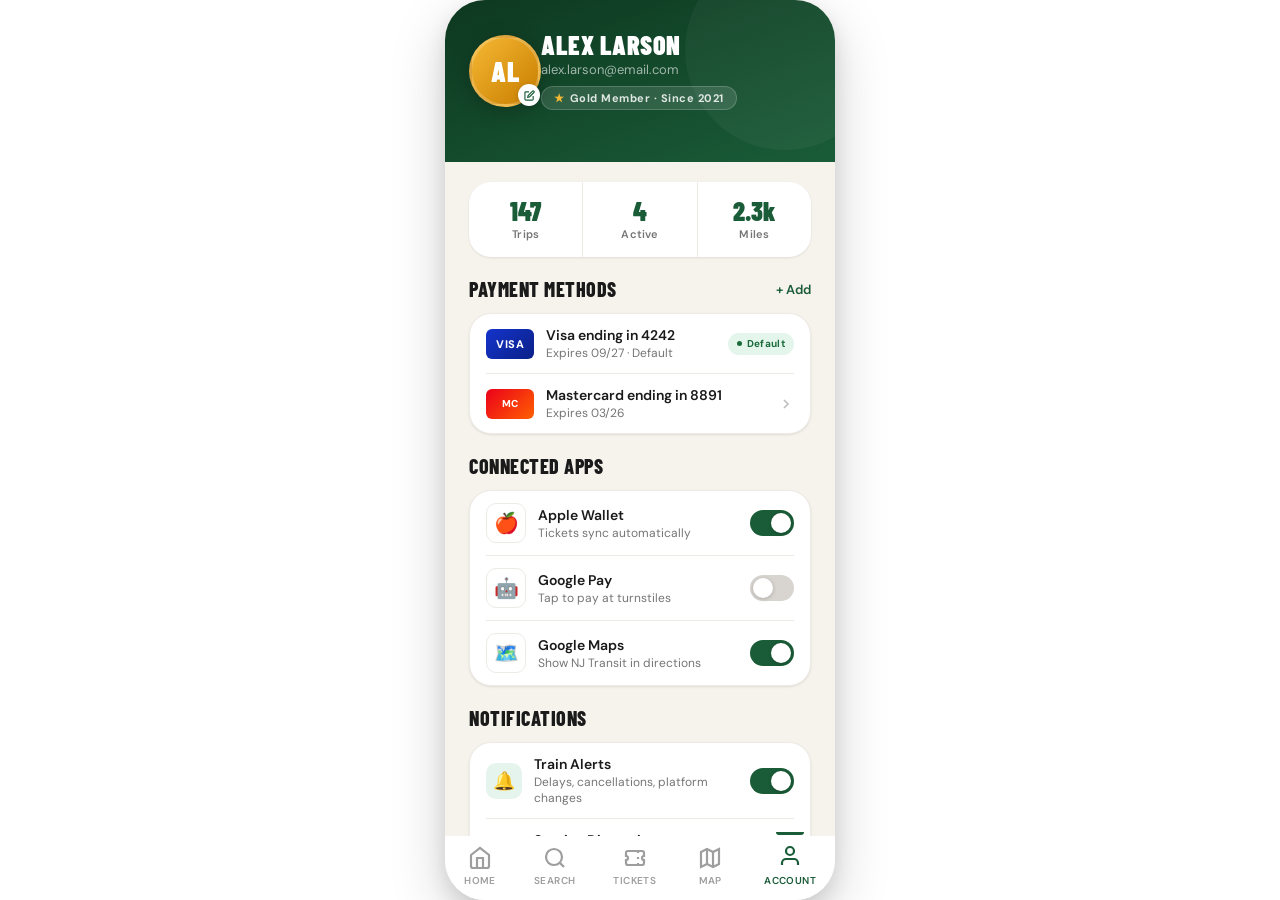
==== account.html @ 53cb4936 "Fix PWA bottom nav gap on iPhone by removing window.innerHeight hack and using safe area height patt" ====
<!DOCTYPE html>
<html lang="en">
<head>
  <meta charset="UTF-8">
  <meta name="viewport" content="width=device-width, initial-scale=1.0, viewport-fit=cover">
  <link rel="manifest" href="manifest.json">
  <meta name="theme-color" content="#1a5c38">
  <meta name="apple-mobile-web-app-capable" content="yes">
  <meta name="apple-mobile-web-app-status-bar-style" content="black-translucent">
  <link rel="apple-touch-icon" href="images_1/applogo.png">
  <title>NJ Transit — Account</title>
  <link rel="stylesheet" href="styles.css">
  <style>
    .member-badge {
      display: inline-flex; align-items: center; gap: 5px;
      background: rgba(255,255,255,0.12);
      border: 1px solid rgba(255,255,255,0.18);
      border-radius: var(--r-full);
      padding: 4px 12px;
      font-size: 11px; font-weight: 700;
      letter-spacing: 0.5px; color: rgba(255,255,255,0.85);
    }
    .member-badge .star { color: var(--gold-400); }

    .section-card {
      background: var(--white);
      border-radius: var(--r-lg);
      padding: 0 var(--sp-4);
      box-shadow: var(--shadow-xs);
      border: 1px solid var(--gray-100);
    }

    .stat-strip {
      display: grid; grid-template-columns: repeat(3,1fr);
      gap: 1px; background: var(--gray-100);
      border-radius: var(--r-lg);
      overflow: hidden;
      box-shadow: var(--shadow-xs);
      margin-bottom: var(--sp-5);
    }
    .stat-cell {
      background: var(--white);
      padding: var(--sp-4) var(--sp-2);
      text-align: center;
    }
    .stat-num {
      font-family: 'Barlow Condensed', sans-serif;
      font-weight: 900; font-size: 26px;
      color: var(--green-800); line-height: 1;
    }
    .stat-lbl { font-size: 11px; font-weight: 600; color: var(--gray-500); margin-top: 3px; letter-spacing: 0.2px; }

    .danger-zone { padding: var(--sp-4) 0; }
  </style>
</head>
<body>
  <div class="app">

    <!-- ── Profile Hero ───────────────────────── -->
    <div class="profile-hero">

      <div class="flex items-center gap-4 z-1" style="margin-top:var(--sp-5); margin-bottom:var(--sp-5);">
        <div class="avatar-lg" style="position:relative;">
          AL
          <div class="avatar-edit-btn">
            <svg width="11" height="11" viewBox="0 0 24 24" fill="none" stroke="var(--green-800)" stroke-width="2.5">
              <path d="M11 4H4a2 2 0 0 0-2 2v14a2 2 0 0 0 2 2h14a2 2 0 0 0 2-2v-7"/>
              <path d="M18.5 2.5a2.121 2.121 0 0 1 3 3L12 15l-4 1 1-4 9.5-9.5z"/>
            </svg>
          </div>
        </div>
        <div class="flex-1">
          <h1 style="font-family:'Barlow Condensed',sans-serif; font-weight:900; font-size:26px; text-transform:uppercase; letter-spacing:0.5px; line-height:1;">Alex Larson</h1>
          <p style="font-size:13px; opacity:0.6; margin-top:3px;">alex.larson@email.com</p>
          <div class="member-badge" style="margin-top:8px;">
            <span class="star">★</span> Gold Member · Since 2021
          </div>
        </div>
      </div>
    </div>

    <!-- ── Content ────────────────────────────── -->
    <div class="page-content">
      <div class="px-6 pt-5">

        <!-- Stats strip -->
        <div class="stat-strip">
          <div class="stat-cell">
            <p class="stat-num">147</p>
            <p class="stat-lbl">Trips</p>
          </div>
          <div class="stat-cell">
            <p class="stat-num">4</p>
            <p class="stat-lbl">Active</p>
          </div>
          <div class="stat-cell">
            <p class="stat-num">2.3k</p>
            <p class="stat-lbl">Miles</p>
          </div>
        </div>

        <!-- Payment Methods -->
        <div class="section-hdr mb-3">
          <h2 class="section-title">Payment Methods</h2>
          <button onclick="" style="font-size:13px; font-weight:600; color:var(--green-800); background:none; border:none; cursor:pointer;">+ Add</button>
        </div>
        <div class="section-card mb-5">
          <div class="payment-card-row">
            <div class="card-brand brand-visa">VISA</div>
            <div class="flex-1">
              <p style="font-size:14px; font-weight:600; color:var(--gray-900);">Visa ending in 4242</p>
              <p style="font-size:12px; color:var(--gray-500); margin-top:1px;">Expires 09/27 · Default</p>
            </div>
            <div class="chip chip-ontime" style="font-size:10px;"><span class="dot"></span> Default</div>
          </div>
          <div class="payment-card-row">
            <div class="card-brand brand-mc" style="font-size:10px;">MC</div>
            <div class="flex-1">
              <p style="font-size:14px; font-weight:600; color:var(--gray-900);">Mastercard ending in 8891</p>
              <p style="font-size:12px; color:var(--gray-500); margin-top:1px;">Expires 03/26</p>
            </div>
            <svg width="16" height="16" viewBox="0 0 24 24" fill="none" stroke="var(--gray-300)" stroke-width="2.5" class="settings-chevron"><polyline points="9 18 15 12 9 6"/></svg>
          </div>
        </div>

        <!-- Connected Apps -->
        <div class="section-hdr mb-3">
          <h2 class="section-title">Connected Apps</h2>
        </div>
        <div class="section-card mb-5">
          <div class="connected-app-row">
            <div class="app-icon">🍎</div>
            <div class="flex-1">
              <p style="font-size:14px; font-weight:600; color:var(--gray-900);">Apple Wallet</p>
              <p style="font-size:12px; color:var(--gray-500); margin-top:1px;">Tickets sync automatically</p>
            </div>
            <label class="toggle-wrap">
              <input type="checkbox" checked onchange="void(0)">
              <span class="toggle-track"></span>
            </label>
          </div>
          <div class="connected-app-row">
            <div class="app-icon">🤖</div>
            <div class="flex-1">
              <p style="font-size:14px; font-weight:600; color:var(--gray-900);">Google Pay</p>
              <p style="font-size:12px; color:var(--gray-500); margin-top:1px;">Tap to pay at turnstiles</p>
            </div>
            <label class="toggle-wrap">
              <input type="checkbox" onchange="void(0)">
              <span class="toggle-track"></span>
            </label>
          </div>
          <div class="connected-app-row">
            <div class="app-icon">🗺️</div>
            <div class="flex-1">
              <p style="font-size:14px; font-weight:600; color:var(--gray-900);">Google Maps</p>
              <p style="font-size:12px; color:var(--gray-500); margin-top:1px;">Show NJ Transit in directions</p>
            </div>
            <label class="toggle-wrap">
              <input type="checkbox" checked onchange="void(0)">
              <span class="toggle-track"></span>
            </label>
          </div>
        </div>

        <!-- Notifications -->
        <div class="section-hdr mb-3">
          <h2 class="section-title">Notifications</h2>
        </div>
        <div class="section-card mb-5">
          <div class="connected-app-row">
            <div class="settings-icon" style="background:var(--green-100);">🔔</div>
            <div class="flex-1">
              <p style="font-size:14px; font-weight:600; color:var(--gray-900);">Train Alerts</p>
              <p style="font-size:12px; color:var(--gray-500); margin-top:1px;">Delays, cancellations, platform changes</p>
            </div>
            <label class="toggle-wrap">
              <input type="checkbox" checked onchange="void(0)">
              <span class="toggle-track"></span>
            </label>
          </div>
          <div class="connected-app-row">
            <div class="settings-icon" style="background:var(--gold-100);">⚠️</div>
            <div class="flex-1">
              <p style="font-size:14px; font-weight:600; color:var(--gray-900);">Service Disruptions</p>
              <p style="font-size:12px; color:var(--gray-500); margin-top:1px;">Major service changes and advisories</p>
            </div>
            <label class="toggle-wrap">
              <input type="checkbox" checked onchange="void(0)">
              <span class="toggle-track"></span>
            </label>
          </div>
          <div class="connected-app-row">
            <div class="settings-icon" style="background:var(--cream-100);">🎫</div>
            <div class="flex-1">
              <p style="font-size:14px; font-weight:600; color:var(--gray-900);">Ticket Reminders</p>
              <p style="font-size:12px; color:var(--gray-500); margin-top:1px;">15 min before departure</p>
            </div>
            <label class="toggle-wrap">
              <input type="checkbox" checked onchange="void(0)">
              <span class="toggle-track"></span>
            </label>
          </div>
          <div class="connected-app-row">
            <div class="settings-icon" style="background:var(--cream-100);">🏷️</div>
            <div class="flex-1">
              <p style="font-size:14px; font-weight:600; color:var(--gray-900);">Promotions & Offers</p>
              <p style="font-size:12px; color:var(--gray-500); margin-top:1px;">Deals on passes and tickets</p>
            </div>
            <label class="toggle-wrap">
              <input type="checkbox" onchange="void(0)">
              <span class="toggle-track"></span>
            </label>
          </div>
        </div>

        <!-- Account & Settings -->
        <div class="section-hdr mb-3">
          <h2 class="section-title">Account & Settings</h2>
        </div>
        <div class="section-card mb-5">
          <a href="#" class="settings-row">
            <div class="settings-icon" style="background:var(--cream-100);">🕐</div>
            <div class="settings-text">
              <p class="settings-title">Trip History</p>
              <p class="settings-sub">View all past journeys</p>
            </div>
            <svg width="16" height="16" viewBox="0 0 24 24" fill="none" stroke="var(--gray-300)" stroke-width="2.5" class="settings-chevron"><polyline points="9 18 15 12 9 6"/></svg>
          </a>
          <a href="#" class="settings-row">
            <div class="settings-icon" style="background:var(--cream-100);">🌐</div>
            <div class="settings-text">
              <p class="settings-title">Language</p>
              <p class="settings-sub">English (US)</p>
            </div>
            <svg width="16" height="16" viewBox="0 0 24 24" fill="none" stroke="var(--gray-300)" stroke-width="2.5" class="settings-chevron"><polyline points="9 18 15 12 9 6"/></svg>
          </a>
          <div class="settings-row">
            <div class="settings-icon" style="background:var(--cream-100);">♿</div>
            <div class="settings-text">
              <p class="settings-title">Accessibility</p>
              <p class="settings-sub">Larger text, high contrast</p>
            </div>
            <svg width="16" height="16" viewBox="0 0 24 24" fill="none" stroke="var(--gray-300)" stroke-width="2.5" class="settings-chevron"><polyline points="9 18 15 12 9 6"/></svg>
          </div>
          <div class="settings-row">
            <div class="settings-icon" style="background:var(--gray-800);">🌙</div>
            <div class="settings-text">
              <p class="settings-title">Dark Mode</p>
              <p class="settings-sub">Use device setting</p>
            </div>
            <label class="toggle-wrap">
              <input type="checkbox" id="dark-toggle" onchange="void(0)">
              <span class="toggle-track"></span>
            </label>
          </div>
        </div>

        <!-- Help & Support -->
        <div class="section-hdr mb-3">
          <h2 class="section-title">Support</h2>
        </div>
        <div class="section-card mb-5">
          <a href="#" class="settings-row">
            <div class="settings-icon" style="background:#e8f0fe;">💬</div>
            <div class="settings-text">
              <p class="settings-title">Help Center</p>
              <p class="settings-sub">FAQs and guides</p>
            </div>
            <svg width="16" height="16" viewBox="0 0 24 24" fill="none" stroke="var(--gray-300)" stroke-width="2.5" class="settings-chevron"><polyline points="9 18 15 12 9 6"/></svg>
          </a>
          <a href="#" class="settings-row">
            <div class="settings-icon" style="background:#fce8f3;">📞</div>
            <div class="settings-text">
              <p class="settings-title">Contact Support</p>
              <p class="settings-sub">Mon–Fri, 6am–10pm</p>
            </div>
            <svg width="16" height="16" viewBox="0 0 24 24" fill="none" stroke="var(--gray-300)" stroke-width="2.5" class="settings-chevron"><polyline points="9 18 15 12 9 6"/></svg>
          </a>
          <a href="#" class="settings-row" style="border-bottom:none;">
            <div class="settings-icon" style="background:var(--gold-100);">⭐</div>
            <div class="settings-text">
              <p class="settings-title">Rate the App</p>
              <p class="settings-sub">Leave a review on the App Store</p>
            </div>
            <svg width="16" height="16" viewBox="0 0 24 24" fill="none" stroke="var(--gray-300)" stroke-width="2.5" class="settings-chevron"><polyline points="9 18 15 12 9 6"/></svg>
          </a>
        </div>

        <!-- App version -->
        <p style="text-align:center; font-size:11px; color:var(--gray-300); font-weight:500; margin-bottom:var(--sp-4);">NJ Transit App · Version 3.2.1</p>

        <!-- Sign Out -->
        <div class="danger-zone mb-4">
          <button class="signout-btn" onclick="if(confirm('Sign out of your account?')) window.location.href='index.html'">
            <svg width="16" height="16" viewBox="0 0 24 24" fill="none" stroke="currentColor" stroke-width="2.5">
              <path d="M9 21H5a2 2 0 0 1-2-2V5a2 2 0 0 1 2-2h4"/>
              <polyline points="16 17 21 12 16 7"/>
              <line x1="21" y1="12" x2="9" y2="12"/>
            </svg>
            Sign Out
          </button>
        </div>

      </div>
    </div>

    <!-- ── Bottom Nav ─────────────────────────── -->
    <nav class="bottom-nav">
      <div class="nav-buttons">
        <a href="index.html" class="nav-item">
          <svg viewBox="0 0 24 24" fill="none" stroke="currentColor" stroke-width="2.2"><path d="M3 9l9-7 9 7v11a2 2 0 0 1-2 2H5a2 2 0 0 1-2-2z"/><polyline points="9 22 9 12 15 12 15 22"/></svg>
          <span>Home</span>
        </a>
        <a href="trip.html" class="nav-item">
          <svg viewBox="0 0 24 24" fill="none" stroke="currentColor" stroke-width="2.2"><circle cx="11" cy="11" r="8"/><path d="m21 21-4.35-4.35"/></svg>
          <span>Search</span>
        </a>
        <a href="tickets.html" class="nav-item">
          <svg viewBox="0 0 24 24" fill="none" stroke="currentColor" stroke-width="2.2"><path d="M15 5v2M15 11v2M15 17v2M5 5h14a2 2 0 0 1 2 2v3a2 2 0 0 0 0 4v3a2 2 0 0 1-2 2H5a2 2 0 0 1-2-2v-3a2 2 0 0 0 0-4V7a2 2 0 0 1 2-2z"/></svg>
          <span>Tickets</span>
        </a>
        <a href="map.html" class="nav-item">
          <svg viewBox="0 0 24 24" fill="none" stroke="currentColor" stroke-width="2.2"><polygon points="3 6 9 3 15 6 21 3 21 18 15 21 9 18 3 21"/><line x1="9" y1="3" x2="9" y2="18"/><line x1="15" y1="6" x2="15" y2="21"/></svg>
          <span>Map</span>
        </a>
        <a href="account.html" class="nav-item active">
          <svg viewBox="0 0 24 24" fill="none" stroke="currentColor" stroke-width="2.2"><path d="M20 21v-2a4 4 0 0 0-4-4H8a4 4 0 0 0-4 4v2"/><circle cx="12" cy="7" r="4"/></svg>
          <span>Account</span>
        </a>
      </div>
    </nav>

  </div>

  <script>if('serviceWorker' in navigator) navigator.serviceWorker.register('./service-worker.js');</script>
</body>
</html>
---- styles.css ----
/*
  NJ Transit Rebrand — Design System
  Mobile-first UX/UI Case Study
  ─────────────────────────────────
*/

@import url('https://fonts.googleapis.com/css2?family=Barlow+Condensed:wght@600;700;800;900&family=DM+Sans:ital,opsz,wght@0,9..40,300;0,9..40,400;0,9..40,500;0,9..40,600;0,9..40,700;1,9..40,400&display=swap');

/* ── Design Tokens ──────────────────────────────────────── */
:root {
  /* Brand colors */
  --green-950:  #091f12;
  --green-900:  #0d3820;
  --green-800:  #1a5c38;   /* Primary NJ Transit green */
  --green-700:  #226944;
  --green-600:  #2a7a50;
  --green-500:  #35955f;
  --green-100:  #e6f4ee;
  --green-50:   #f0f9f4;

  --gold-600:   #c87d00;
  --gold-500:   #f0a500;   /* Primary accent */
  --gold-400:   #f5b833;
  --gold-300:   #fac95a;
  --gold-100:   #fef3d7;

  --cream-200:  #e8e1d6;
  --cream-100:  #f0ebe2;
  --cream-50:   #f6f2ec;   /* Page background */

  --white:      #ffffff;
  --gray-900:   #1a1a1a;
  --gray-800:   #2d2d2d;
  --gray-700:   #444444;
  --gray-600:   #5c5c5c;
  --gray-500:   #757575;
  --gray-400:   #9e9e9e;
  --gray-300:   #bdbdbd;
  --gray-200:   #d8d5d0;
  --gray-100:   #eeebe6;
  --gray-50:    #f5f3f0;

  /* Transit line colors */
  --line-montclair: #f0a500;
  --line-northeast: #d92b3a;
  --line-raritan:   #f7c542;
  --line-coastal:   #1e6bb8;
  --line-morris:    #7b2d8b;
  --line-main:      #1a5c38;
  --line-bergen:    #e5681e;
  --line-pascack:   #00a9ce;
  --line-acl:       #004b87;
  --line-portjervis:#6f2585;
  --line-meadowlands:#1a5c38;
  --line-gladstone: #f0a500;
  --line-morristown:#7b2d8b;
  --line-princeton: #2d7d6b;

  /* Spacing scale (8px base) */
  --sp-1:  4px;
  --sp-2:  8px;
  --sp-3:  12px;
  --sp-4:  16px;
  --sp-5:  20px;
  --sp-6:  24px;
  --sp-8:  32px;
  --sp-10: 40px;
  --sp-12: 48px;

  /* Border radius */
  --r-xs:   6px;
  --r-sm:   10px;
  --r-md:   16px;
  --r-lg:   22px;
  --r-xl:   30px;
  --r-2xl:  40px;
  --r-full: 9999px;

  /* Shadows */
  --shadow-xs: 0 1px 3px rgba(0,0,0,0.06), 0 1px 2px rgba(0,0,0,0.04);
  --shadow-sm: 0 2px 8px rgba(0,0,0,0.08), 0 1px 4px rgba(0,0,0,0.04);
  --shadow-md: 0 4px 16px rgba(0,0,0,0.10), 0 2px 6px rgba(0,0,0,0.06);
  --shadow-lg: 0 10px 32px rgba(0,0,0,0.14), 0 4px 12px rgba(0,0,0,0.08);
  --shadow-xl: 0 20px 56px rgba(0,0,0,0.18), 0 8px 20px rgba(0,0,0,0.10);

  --nav-height: 64px;
  --safe-b: env(safe-area-inset-bottom, 0px);
}

/* ── Reset ──────────────────────────────────────────────── */
*, *::before, *::after {
  box-sizing: border-box;
  margin: 0;
  padding: 0;
  -webkit-tap-highlight-color: transparent;
}

html {
  font-size: 16px;
  -webkit-text-size-adjust: 100%;
  height: 100%;
  min-height: 100%;
  overflow: hidden;
  background-color: white;
}

a { text-decoration: none; color: inherit; }
button { font-family: inherit; cursor: pointer; border: none; background: none; }
input, select { font-family: inherit; }

/* ── App Shell ──────────────────────────────────────────── */
body {
  font-family: 'DM Sans', -apple-system, BlinkMacSystemFont, sans-serif;
  background: white;
  display: flex;
  justify-content: center;
  align-items: flex-start;
  min-height: 100dvh;
  height: 100%;
  overflow: hidden;
  color: var(--gray-900);
}

.app {
  width: 390px;
  min-height: 100dvh;
  height: 100dvh;
  height: var(--app-height, 100dvh);
  background: var(--cream-50);
  position: relative;
  display: flex;
  flex-direction: column;
  overflow: hidden;
  box-shadow: var(--shadow-xl), 0 0 0 1px rgba(255,255,255,0.04);
  border-radius: var(--r-2xl);
  animation: appIn 0.35s cubic-bezier(0.22, 1, 0.36, 1) both;
}

@keyframes appIn {
  from { opacity: 0; transform: translateY(12px) scale(0.98); }
  to   { opacity: 1; transform: none; }
}

@media (max-width: 430px) {
  html { background-color: #ffffff; }
  body { background: var(--cream-50); align-items: flex-start; }
  .app {
    width: 100%;
    border-radius: 0;
    box-shadow: none;
    position: fixed;
    top: 0; left: 0; right: 0; bottom: 0;
    height: var(--app-height, 100dvh);
  }
}

/* ── Status Bar ─────────────────────────────────────────── */
.status-bar {
  display: flex;
  align-items: center;
  justify-content: space-between;
  padding: 14px 24px 0;
  flex-shrink: 0;
  position: relative;
  z-index: 2;
}

.status-bar .time {
  font-size: 15px;
  font-weight: 700;
  letter-spacing: -0.3px;
}

.status-bar .icons {
  display: flex;
  align-items: center;
  gap: 5px;
}

.status-bar .icons svg {
  width: 16px;
  height: 16px;
  opacity: 0.9;
}

.status-bar.light .time,
.status-bar.light .icons svg { color: var(--white); fill: var(--white); }
.status-bar.dark  .time,
.status-bar.dark  .icons svg { color: var(--gray-900); fill: var(--gray-900); }

/* ── Scrollable Page Content ────────────────────────────── */
.page-content {
  flex: 1;
  overflow-y: auto;
  overflow-x: hidden;
  -webkit-overflow-scrolling: touch;
  scrollbar-width: none;
  padding-bottom: calc(var(--nav-height) + var(--safe-b));
}

.page-content::-webkit-scrollbar { display: none; }

/* ── Bottom Navigation ──────────────────────────────────── */
.bottom-nav {
  position: fixed;
  bottom: 0;
  left: 0;
  right: 0;
  background: white;
  height: calc(var(--nav-height) + var(--safe-b));
  padding-bottom: var(--safe-b);
  display: flex;
  align-items: center;
  z-index: 9999;
}

.nav-buttons {
  display: flex;
  justify-content: space-around;
  width: 100%;
}



.nav-item {
  display: flex;
  flex-direction: column;
  align-items: center;
  gap: 4px;
  padding: 4px 16px 2px;
  border-radius: var(--r-md);
  text-decoration: none;
  color: var(--gray-400);
  transition: color 0.2s ease;
  position: relative;
  min-width: 60px;
}

.nav-item svg {
  width: 24px;
  height: 24px;
  transition: transform 0.2s cubic-bezier(0.34, 1.56, 0.64, 1);
}

.nav-item span {
  font-size: 10px;
  font-weight: 600;
  letter-spacing: 0.4px;
  text-transform: uppercase;
  transition: color 0.2s ease;
}

.nav-item.active {
  color: var(--green-800);
}

.nav-item.active svg {
  transform: translateY(-2px);
}

.nav-item.active::before {
  content: '';
  position: absolute;
  top: -10px;
  left: 50%;
  transform: translateX(-50%);
  width: 28px;
  height: 3px;
  background: var(--green-800);
  border-radius: 0 0 3px 3px;
}

/* ── Typography ─────────────────────────────────────────── */
.display {
  font-family: 'Barlow Condensed', sans-serif;
  font-weight: 900;
  letter-spacing: 0.5px;
  text-transform: uppercase;
  line-height: 1;
}

.heading {
  font-family: 'Barlow Condensed', sans-serif;
  font-weight: 800;
  letter-spacing: 0.3px;
  line-height: 1.1;
}

/* ── Cards ──────────────────────────────────────────────── */
.card {
  background: var(--white);
  border-radius: var(--r-lg);
  padding: var(--sp-4);
  box-shadow: var(--shadow-sm);
  border: 1px solid rgba(0,0,0,0.04);
}

.card-green {
  background: linear-gradient(145deg, var(--green-800) 0%, var(--green-900) 100%);
  color: var(--white);
  border-radius: var(--r-xl);
  padding: var(--sp-6);
  box-shadow: var(--shadow-lg), inset 0 1px 0 rgba(255,255,255,0.08);
  position: relative;
  overflow: hidden;
}

.card-green::before {
  content: '';
  position: absolute;
  top: -32px; right: -32px;
  width: 160px; height: 160px;
  background: rgba(255,255,255,0.05);
  border-radius: 50%;
}

.card-green::after {
  content: '';
  position: absolute;
  bottom: -48px; right: 32px;
  width: 110px; height: 110px;
  background: rgba(255,255,255,0.03);
  border-radius: 50%;
}

/* ── Line Badges ────────────────────────────────────────── */
.line-badge {
  display: inline-flex;
  align-items: center;
  justify-content: center;
  height: 26px;
  padding: 0 10px;
  border-radius: var(--r-full);
  font-family: 'Barlow Condensed', sans-serif;
  font-weight: 700;
  font-size: 11px;
  letter-spacing: 0.8px;
  text-transform: uppercase;
  white-space: nowrap;
  flex-shrink: 0;
}

.badge-montclair { background: var(--line-montclair); color: #6b4200; }
.badge-ne        { background: var(--line-northeast); color: var(--white); }
.badge-raritan   { background: var(--line-raritan);   color: #6b4200; }
.badge-coastal   { background: var(--line-coastal);   color: var(--white); }
.badge-morris    { background: var(--line-morris);    color: var(--white); }
.badge-main      { background: var(--line-main);      color: var(--white); }
.badge-bergen    { background: var(--line-bergen);    color: var(--white); }
.badge-njcl      { background: var(--line-coastal);   color: var(--white); }
.badge-morristown{ background: var(--line-morristown);color: var(--white); }
.badge-gladstone { background: var(--line-gladstone); color: #6b4200; }
.badge-pascack   { background: var(--line-pascack);   color: var(--white); }
.badge-acl       { background: var(--line-acl);       color: var(--white); }
.badge-portjervis{ background: var(--line-portjervis);color: var(--white); }
.badge-princeton { background: var(--line-princeton); color: var(--white); }
.badge-meadowlands{background: var(--line-meadowlands);color:var(--white); }

/* ── Status Chips ───────────────────────────────────────── */
.chip {
  display: inline-flex;
  align-items: center;
  gap: 5px;
  height: 22px;
  padding: 0 9px;
  border-radius: var(--r-full);
  font-size: 11px;
  font-weight: 700;
  letter-spacing: 0.3px;
  white-space: nowrap;
}

.chip-ontime  { background: #e4f5ec; color: #1a6b3a; }
.chip-delayed { background: #fde8e8; color: #c0392b; }
.chip-gold    { background: var(--gold-100); color: var(--gold-600); }

.chip .dot {
  width: 5px; height: 5px;
  border-radius: 50%;
  background: currentColor;
}

/* ── Search Bar ─────────────────────────────────────────── */
.search-bar {
  display: flex;
  align-items: center;
  gap: var(--sp-3);
  background: var(--white);
  border-radius: var(--r-full);
  padding: 13px 18px;
  box-shadow: var(--shadow-sm);
  border: 1.5px solid transparent;
  transition: border-color 0.2s, box-shadow 0.2s;
}

.search-bar:focus-within {
  border-color: var(--green-800);
  box-shadow: var(--shadow-md), 0 0 0 3px var(--green-100);
}

.search-bar input {
  flex: 1;
  border: none;
  outline: none;
  font-size: 15px;
  font-weight: 400;
  color: var(--gray-900);
  background: transparent;
}

.search-bar input::placeholder { color: var(--gray-400); }

/* ── Buttons ────────────────────────────────────────────── */
.btn {
  display: inline-flex;
  align-items: center;
  justify-content: center;
  gap: 8px;
  height: 50px;
  padding: 0 24px;
  border-radius: var(--r-full);
  font-family: 'DM Sans', sans-serif;
  font-weight: 600;
  font-size: 15px;
  border: none;
  cursor: pointer;
  transition: all 0.2s cubic-bezier(0.4, 0, 0.2, 1);
  text-decoration: none;
  letter-spacing: 0.1px;
}

.btn-primary {
  background: var(--green-800);
  color: var(--white);
  box-shadow: var(--shadow-sm);
}

.btn-primary:hover { background: var(--green-700); box-shadow: var(--shadow-md); transform: translateY(-1px); }
.btn-primary:active { background: var(--green-900); transform: translateY(0); }

.btn-gold {
  background: var(--gold-500);
  color: var(--gray-900);
  box-shadow: var(--shadow-sm);
}

.btn-ghost {
  background: var(--gray-100);
  color: var(--gray-700);
}

/* ── Input Group (stacked) ──────────────────────────────── */
.input-group {
  background: var(--white);
  border-radius: var(--r-lg);
  overflow: hidden;
  box-shadow: var(--shadow-sm);
  border: 1px solid var(--gray-100);
}

.input-row {
  display: flex;
  align-items: center;
  padding: 14px 16px;
  gap: 12px;
  transition: background 0.15s;
}

.input-row + .input-row { border-top: 1px solid var(--gray-100); }
.input-row:focus-within { background: var(--green-50); }

.input-row input {
  flex: 1;
  border: none;
  outline: none;
  font-size: 15px;
  font-weight: 500;
  color: var(--gray-900);
  background: transparent;
}

.input-row input::placeholder { color: var(--gray-400); font-weight: 400; }

.input-dot {
  width: 10px; height: 10px;
  border-radius: 50%;
  flex-shrink: 0;
}

.dot-origin { background: var(--green-800); box-shadow: 0 0 0 3px var(--green-100); }
.dot-dest   {
  background: var(--white);
  border: 2.5px solid var(--line-northeast);
  box-shadow: 0 0 0 3px #fde8e8;
}

/* ── Departure Row ──────────────────────────────────────── */
.dep-card {
  background: var(--white);
  border-radius: var(--r-lg);
  padding: var(--sp-4) var(--sp-5);
  box-shadow: var(--shadow-xs);
  border: 1px solid var(--gray-100);
  display: flex;
  align-items: center;
  gap: var(--sp-4);
  transition: all 0.15s ease;
  cursor: pointer;
  text-decoration: none;
  color: inherit;
}

.dep-card:active { background: var(--cream-50); transform: scale(0.985); }

.dep-time-block {
  display: flex;
  flex-direction: column;
  align-items: center;
  min-width: 52px;
}

.dep-time {
  font-family: 'Barlow Condensed', sans-serif;
  font-weight: 800;
  font-size: 26px;
  line-height: 1;
  letter-spacing: -0.5px;
  color: var(--gray-900);
}

.dep-ampm {
  font-size: 11px;
  font-weight: 500;
  color: var(--gray-500);
  letter-spacing: 0.3px;
}

/* ── Quick Action Grid ──────────────────────────────────── */
.quick-grid {
  display: grid;
  grid-template-columns: repeat(4, 1fr);
  gap: var(--sp-2);
}

.quick-item {
  display: flex;
  flex-direction: column;
  align-items: center;
  gap: 7px;
  text-decoration: none;
  padding: var(--sp-1) 0;
}

.quick-icon {
  width: 58px;
  height: 58px;
  border-radius: var(--r-md);
  background: var(--white);
  box-shadow: var(--shadow-sm);
  display: flex;
  align-items: center;
  justify-content: center;
  font-size: 26px;
  transition: transform 0.15s ease, box-shadow 0.15s ease;
  border: 1px solid rgba(0,0,0,0.04);
}

.quick-item:active .quick-icon {
  transform: scale(0.94);
  box-shadow: var(--shadow-xs);
}

.quick-label {
  font-size: 11px;
  font-weight: 600;
  color: var(--gray-600);
  letter-spacing: 0.2px;
  text-align: center;
}

/* ── Section Headers ────────────────────────────────────── */
.section-hdr {
  display: flex;
  align-items: center;
  justify-content: space-between;
  margin-bottom: var(--sp-3);
}

.section-title {
  font-family: 'Barlow Condensed', sans-serif;
  font-weight: 800;
  font-size: 20px;
  letter-spacing: 0.5px;
  color: var(--gray-900);
  text-transform: uppercase;
}

.section-action {
  font-size: 13px;
  font-weight: 600;
  color: var(--green-800);
  text-decoration: none;
}

/* ── Divider ────────────────────────────────────────────── */
.divider { height: 1px; background: var(--gray-100); }

/* ── Map Route Line ─────────────────────────────────────── */
.route-wrapper {
  position: relative;
  padding: 0 0 0 32px;
}

.route-stop {
  display: flex;
  align-items: flex-start;
  gap: var(--sp-4);
  position: relative;
  padding-bottom: 0;
  min-height: 52px;
}

/* The vertical connecting line */
.route-stop:not(:last-child) .stop-line-col::after {
  content: '';
  position: absolute;
  left: 50%;
  transform: translateX(-50%);
  top: 16px;
  bottom: -16px;
  width: 3px;
  background: var(--stop-color, var(--gray-200));
  border-radius: 2px;
}

.stop-line-col {
  position: relative;
  display: flex;
  flex-direction: column;
  align-items: center;
  flex-shrink: 0;
  width: 18px;
}

.stop-dot {
  width: 14px; height: 14px;
  border-radius: 50%;
  border: 3px solid var(--stop-color, var(--gray-300));
  background: var(--white);
  position: relative;
  z-index: 2;
  flex-shrink: 0;
  transition: transform 0.2s;
}

.route-stop.is-major .stop-dot {
  width: 18px; height: 18px;
  border-width: 3.5px;
}

.route-stop.is-past .stop-dot {
  background: var(--stop-color, var(--gray-300));
}

.route-stop.is-past .stop-name { color: var(--gray-400); }
.route-stop.is-past .stop-time { color: var(--gray-300); }

/* Train marker */
.train-marker {
  position: relative;
  display: flex;
  flex-direction: column;
  align-items: center;
  padding: 8px 0 12px;
  min-height: 48px;
}

.train-dot {
  width: 24px; height: 24px;
  border-radius: 50%;
  background: var(--green-800);
  display: flex;
  align-items: center;
  justify-content: center;
  position: relative;
  z-index: 10;
  box-shadow: 0 2px 10px rgba(26, 92, 56, 0.5);
}

.train-dot::before {
  content: '';
  position: absolute;
  inset: -6px;
  border-radius: 50%;
  background: var(--green-800);
  opacity: 0.25;
  animation: pulse-ring 2s ease-out infinite;
}

.train-dot::after {
  content: '';
  position: absolute;
  inset: -12px;
  border-radius: 50%;
  background: var(--green-800);
  opacity: 0.10;
  animation: pulse-ring 2s ease-out 0.4s infinite;
}

@keyframes pulse-ring {
  0%   { transform: scale(0.9); opacity: 0.3; }
  100% { transform: scale(1.8); opacity: 0; }
}

.stop-name {
  font-weight: 600;
  font-size: 14px;
  color: var(--gray-800);
  line-height: 1.2;
}

.stop-time {
  font-size: 12px;
  color: var(--gray-500);
  margin-top: 2px;
  font-weight: 500;
}

/* ── Saved Route Card ───────────────────────────────────── */
.route-row {
  display: flex;
  align-items: center;
  gap: var(--sp-3);
  background: var(--white);
  border-radius: var(--r-lg);
  padding: var(--sp-4);
  border: 1px solid var(--gray-100);
  box-shadow: var(--shadow-xs);
  cursor: pointer;
  transition: all 0.15s ease;
  text-decoration: none;
  color: inherit;
}

.route-row:active { transform: scale(0.985); background: var(--cream-50); }

.route-icon-wrap {
  width: 44px; height: 44px;
  border-radius: var(--r-sm);
  background: var(--green-100);
  display: flex;
  align-items: center;
  justify-content: center;
  flex-shrink: 0;
}

/* ── Alert Banner ───────────────────────────────────────── */
.alert-banner {
  display: flex;
  align-items: center;
  gap: var(--sp-3);
  background: var(--gold-100);
  border: 1px solid var(--gold-300);
  border-radius: var(--r-md);
  padding: var(--sp-3) var(--sp-4);
}

.alert-banner svg { flex-shrink: 0; }

/* ── Page Header (green hero area) ─────────────────────── */
.page-header {
  background: linear-gradient(160deg, var(--green-900) 0%, var(--green-800) 100%);
  color: var(--white);
  padding: calc(env(safe-area-inset-top, 0px) + 12px) var(--sp-6) var(--sp-8);
  border-radius: 0 0 var(--r-2xl) var(--r-2xl);
  position: relative;
  overflow: hidden;
  flex-shrink: 0;
}

.page-header::before {
  content: '';
  position: absolute;
  top: -60px; right: -60px;
  width: 220px; height: 220px;
  background: rgba(255,255,255,0.04);
  border-radius: 50%;
  pointer-events: none;
}

.page-header::after {
  content: '';
  position: absolute;
  bottom: -80px; left: -40px;
  width: 180px; height: 180px;
  background: rgba(255,255,255,0.03);
  border-radius: 50%;
  pointer-events: none;
}

/* ── Tab Pills ──────────────────────────────────────────── */
.tab-row {
  display: flex;
  gap: var(--sp-2);
  background: var(--gray-100);
  border-radius: var(--r-full);
  padding: 4px;
}

.tab-pill {
  flex: 1;
  height: 36px;
  border-radius: var(--r-full);
  border: none;
  font-family: 'DM Sans', sans-serif;
  font-weight: 600;
  font-size: 13px;
  cursor: pointer;
  transition: all 0.2s ease;
  color: var(--gray-500);
  background: transparent;
}

.tab-pill.active {
  background: var(--white);
  color: var(--green-800);
  box-shadow: var(--shadow-xs);
}

/* ── Filter Row ─────────────────────────────────────────── */
.filter-row {
  display: flex;
  gap: var(--sp-2);
  overflow-x: auto;
  scrollbar-width: none;
  padding-bottom: 2px;
}

.filter-row::-webkit-scrollbar { display: none; }

.filter-chip {
  display: inline-flex;
  align-items: center;
  gap: 5px;
  height: 32px;
  padding: 0 12px;
  border-radius: var(--r-full);
  font-size: 13px;
  font-weight: 600;
  white-space: nowrap;
  cursor: pointer;
  border: 1.5px solid var(--gray-200);
  background: var(--white);
  color: var(--gray-700);
  transition: all 0.15s ease;
}

.filter-chip.active {
  background: var(--green-800);
  color: var(--white);
  border-color: var(--green-800);
}

/* ── Scrollable horizontal station row ─────────────────── */
.station-chips {
  display: flex;
  gap: var(--sp-2);
  overflow-x: auto;
  scrollbar-width: none;
  padding: 2px 0 4px;
}

.station-chips::-webkit-scrollbar { display: none; }

/* ── Amenity item ───────────────────────────────────────── */
.amenity-row {
  display: flex;
  align-items: center;
  gap: var(--sp-3);
  padding: var(--sp-3) 0;
}

.amenity-row + .amenity-row { border-top: 1px solid var(--gray-100); }

.amenity-icon {
  width: 38px; height: 38px;
  border-radius: var(--r-sm);
  background: var(--green-100);
  display: flex;
  align-items: center;
  justify-content: center;
  flex-shrink: 0;
  font-size: 18px;
}

/* ── Back button ────────────────────────────────────────── */
.back-btn {
  display: flex;
  align-items: center;
  justify-content: center;
  width: 38px; height: 38px;
  border-radius: var(--r-full);
  background: rgba(255,255,255,0.15);
  border: none;
  cursor: pointer;
  color: var(--white);
  transition: background 0.15s;
  text-decoration: none;
  flex-shrink: 0;
}

.back-btn:active { background: rgba(255,255,255,0.25); }

.back-btn-dark {
  background: var(--gray-100);
  color: var(--gray-800);
}

.back-btn-dark:active { background: var(--gray-200); }

/* ── Avatar ─────────────────────────────────────────────── */
.avatar {
  width: 40px; height: 40px;
  border-radius: var(--r-full);
  background: linear-gradient(135deg, var(--gold-400), var(--gold-600));
  display: flex;
  align-items: center;
  justify-content: center;
  font-family: 'Barlow Condensed', sans-serif;
  font-weight: 800;
  font-size: 16px;
  color: var(--white);
  letter-spacing: 0.5px;
  flex-shrink: 0;
  box-shadow: 0 2px 8px rgba(240,165,0,0.4);
}

/* ── Utility ────────────────────────────────────────────── */
.px-6  { padding-left: var(--sp-6); padding-right: var(--sp-6); }
.pt-4  { padding-top: var(--sp-4); }
.pt-5  { padding-top: var(--sp-5); }
.pb-4  { padding-bottom: var(--sp-4); }
.mb-3  { margin-bottom: var(--sp-3); }
.mb-4  { margin-bottom: var(--sp-4); }
.mb-5  { margin-bottom: var(--sp-5); }
.mb-6  { margin-bottom: var(--sp-6); }
.gap-2 { gap: var(--sp-2); }
.gap-3 { gap: var(--sp-3); }
.flex  { display: flex; }
.flex-col { flex-direction: column; }
.items-center { align-items: center; }
.justify-between { justify-content: space-between; }
.flex-1 { flex: 1; }
.w-full { width: 100%; }
.text-white { color: var(--white); }
.text-sm { font-size: 13px; }
.text-xs { font-size: 11px; }
.font-semibold { font-weight: 600; }
.font-bold { font-weight: 700; }
.opacity-70 { opacity: 0.70; }
.opacity-50 { opacity: 0.50; }
.relative { position: relative; }
.z-1 { position: relative; z-index: 1; }

/* ── 5-tab nav: tighter items ───────────────────────────── */
.nav-item {
  min-width: 44px;
  padding: 4px 6px 8px;
}

/* ── Logo area ──────────────────────────────────────────── */
.logo-area {
  display: flex;
  align-items: center;
}
.site-logo {
  height: 30px;
  width: auto;
  object-fit: contain;
  display: block;
}
.logo-fallback {
  display: flex;
  align-items: center;
  gap: 8px;
}
.logo-emblem {
  width: 32px; height: 32px;
  background: var(--gold-500);
  border-radius: var(--r-xs);
  display: flex; align-items: center; justify-content: center;
  flex-shrink: 0;
  box-shadow: 0 2px 8px rgba(240,165,0,0.35);
}
.logo-emblem span {
  font-family: 'Barlow Condensed', sans-serif;
  font-weight: 900;
  font-size: 15px;
  color: var(--green-900);
  letter-spacing: -0.5px;
}
.logo-wordmark {
  display: flex;
  flex-direction: column;
  line-height: 1;
}
.logo-wordmark .top {
  font-family: 'Barlow Condensed', sans-serif;
  font-weight: 900;
  font-size: 17px;
  letter-spacing: 0.5px;
  color: var(--white);
}
.logo-wordmark .sub {
  font-family: 'Barlow Condensed', sans-serif;
  font-weight: 600;
  font-size: 9px;
  letter-spacing: 2.5px;
  color: rgba(255,255,255,0.55);
  text-transform: uppercase;
  margin-top: 1px;
}

/* ── Toggle Switch ──────────────────────────────────────── */
.toggle-wrap {
  position: relative;
  width: 44px; height: 26px;
  flex-shrink: 0;
}
.toggle-wrap input {
  opacity: 0; width: 0; height: 0;
  position: absolute;
}
.toggle-track {
  position: absolute;
  inset: 0;
  border-radius: var(--r-full);
  background: var(--gray-200);
  transition: background 0.25s ease;
  cursor: pointer;
}
.toggle-wrap input:checked + .toggle-track { background: var(--green-800); }
.toggle-track::after {
  content: '';
  position: absolute;
  width: 20px; height: 20px;
  border-radius: 50%;
  background: var(--white);
  top: 3px; left: 3px;
  transition: transform 0.25s cubic-bezier(0.34, 1.56, 0.64, 1);
  box-shadow: 0 1px 4px rgba(0,0,0,0.2);
}
.toggle-wrap input:checked + .toggle-track::after { transform: translateX(18px); }

/* ── Settings List Row ──────────────────────────────────── */
.settings-row {
  display: flex;
  align-items: center;
  gap: var(--sp-3);
  padding: var(--sp-4) 0;
  transition: opacity 0.15s;
  text-decoration: none;
  color: inherit;
}
.settings-row + .settings-row { border-top: 1px solid var(--gray-100); }
.settings-row:active { opacity: 0.65; }
.settings-icon {
  width: 36px; height: 36px;
  border-radius: var(--r-sm);
  display: flex; align-items: center; justify-content: center;
  flex-shrink: 0;
  font-size: 18px;
}
.settings-text { flex: 1; min-width: 0; }
.settings-title { font-size: 15px; font-weight: 600; color: var(--gray-900); }
.settings-sub   { font-size: 12px; color: var(--gray-500); margin-top: 1px; }
.settings-chevron { color: var(--gray-300); flex-shrink: 0; }

/* ── Expandable Trip Card ───────────────────────────────── */
.trip-result {
  background: var(--white);
  border-radius: var(--r-lg);
  box-shadow: var(--shadow-xs);
  border: 1.5px solid var(--gray-100);
  overflow: hidden;
  transition: box-shadow 0.2s, border-color 0.2s;
}
.trip-result.recommended {
  border-color: var(--green-800);
  box-shadow: var(--shadow-sm), 0 0 0 1px var(--green-800);
}
.recommended-banner {
  background: var(--green-800);
  color: var(--white);
  font-family: 'DM Sans', sans-serif;
  font-size: 11px;
  font-weight: 700;
  letter-spacing: 0.8px;
  text-transform: uppercase;
  padding: 5px 14px;
  width: 100%;
  box-sizing: border-box;
}
.trip-result.expanded {
  box-shadow: var(--shadow-md);
  border-color: var(--green-700);
}
.trip-result.recommended.expanded {
  box-shadow: var(--shadow-md), 0 0 0 1px var(--green-700);
}

.trip-header {
  padding: var(--sp-4) var(--sp-5) var(--sp-4);
  cursor: pointer;
  user-select: none;
  position: relative;
}

.trip-top-row {
  display: flex;
  align-items: center;
  justify-content: space-between;
  margin-bottom: var(--sp-3);
}

.trip-times-row {
  display: flex;
  align-items: center;
  gap: var(--sp-3);
  margin-bottom: var(--sp-3);
}
.trip-time-col { flex-shrink: 0; }
.trip-time-big {
  font-family: 'Barlow Condensed', sans-serif;
  font-weight: 900;
  font-size: 30px;
  letter-spacing: -0.5px;
  line-height: 1;
  color: var(--gray-900);
}
.trip-time-ampm {
  font-size: 12px;
  font-weight: 500;
  color: var(--gray-500);
  letter-spacing: 0.3px;
  margin-top: 2px;
}
.trip-time-label {
  font-size: 10px;
  font-weight: 700;
  text-transform: uppercase;
  letter-spacing: 0.5px;
  color: var(--gray-400);
  margin-top: 3px;
}
.trip-divider-col {
  flex: 1;
  display: flex;
  flex-direction: column;
  align-items: center;
  gap: 4px;
  padding: 0 4px;
  padding-bottom: 16px; /* align with time labels */
}
.trip-dash-line {
  width: 100%;
  height: 2px;
  background: var(--gray-200);
  border-radius: 1px;
  position: relative;
}
.trip-dash-line::before {
  content: '';
  position: absolute;
  left: -4px; top: 50%;
  transform: translateY(-50%);
  width: 6px; height: 6px;
  border-radius: 50%;
  background: var(--green-800);
}
.trip-dash-line::after {
  content: '';
  position: absolute;
  right: -4px; top: 50%;
  transform: translateY(-50%);
  width: 6px; height: 6px;
  border-radius: 50%;
  background: var(--gray-300);
  border: 2px solid var(--gray-300);
}
.trip-dur-label {
  font-size: 11px;
  font-weight: 600;
  color: var(--gray-500);
  white-space: nowrap;
}

.trip-meta-row {
  display: flex;
  align-items: center;
  justify-content: space-between;
}
.trip-stops-label {
  font-size: 12px;
  font-weight: 500;
  color: var(--gray-500);
}
.trip-expand-icon {
  transition: transform 0.25s cubic-bezier(0.34,1.2,0.64,1);
  color: var(--gray-400);
  flex-shrink: 0;
}
.trip-result.expanded .trip-expand-icon { transform: rotate(180deg); }

/* Expandable body */
.trip-body {
  max-height: 0;
  overflow: hidden;
  transition: max-height 0.35s cubic-bezier(0.4,0,0.2,1);
}
.trip-result.expanded .trip-body { max-height: 640px; }
.trip-body-inner {
  padding: var(--sp-4) var(--sp-5) var(--sp-5);
  border-top: 1px solid var(--gray-100);
}
.trip-track-row {
  display: flex;
  align-items: center;
  gap: var(--sp-2);
  margin-bottom: var(--sp-4);
  background: var(--cream-50);
  border-radius: var(--r-sm);
  padding: var(--sp-2) var(--sp-3);
}
.trip-track-row span {
  font-size: 13px;
  font-weight: 600;
  color: var(--gray-700);
}

/* Mini stop list */
.mini-stop-list { display: flex; flex-direction: column; }
.mini-stop {
  display: flex;
  align-items: center;
  gap: var(--sp-3);
  min-height: 38px;
  position: relative;
}
.mini-stop-col {
  width: 10px;
  display: flex;
  align-items: center;
  justify-content: center;
  flex-shrink: 0;
  position: relative;
}
.mini-stop-dot {
  width: 8px; height: 8px;
  border-radius: 50%;
  background: var(--white);
  border: 2px solid var(--gray-300);
  position: relative; z-index: 2;
}
.mini-stop.terminal .mini-stop-dot {
  width: 10px; height: 10px;
  border-color: var(--green-700);
  border-width: 2.5px;
}
.mini-stop:not(:last-child) .mini-stop-col::after {
  content: '';
  position: absolute;
  left: 50%; top: 10px;
  bottom: -28px;
  width: 2px;
  background: var(--gray-200);
  transform: translateX(-50%);
  z-index: 1;
}
.mini-stop-name {
  flex: 1;
  font-size: 13px;
  font-weight: 500;
  color: var(--gray-700);
}
.mini-stop.terminal .mini-stop-name { font-weight: 700; color: var(--gray-900); }
.mini-stop-time { font-size: 12px; font-weight: 600; color: var(--gray-500); }

/* ── QR Code placeholder ────────────────────────────────── */
.qr-box {
  width: 72px; height: 72px;
  border-radius: var(--r-sm);
  overflow: hidden;
  flex-shrink: 0;
  background: var(--white);
  padding: 4px;
  border: 1px solid var(--gray-100);
}

/* ── Ticket Card ────────────────────────────────────────── */
.ticket-card {
  background: var(--white);
  border-radius: var(--r-xl);
  overflow: hidden;
  box-shadow: var(--shadow-md);
}
.ticket-top {
  background: linear-gradient(135deg, var(--green-800) 0%, var(--green-900) 100%);
  color: var(--white);
  padding: var(--sp-5);
  position: relative;
  overflow: hidden;
}
.ticket-top::before {
  content: '';
  position: absolute;
  top: -30px; right: -30px;
  width: 100px; height: 100px;
  background: rgba(255,255,255,0.06);
  border-radius: 50%;
}
.ticket-tear {
  height: 1px;
  margin: 0 var(--sp-5);
  background: repeating-linear-gradient(
    to right, var(--gray-200) 0, var(--gray-200) 5px, transparent 5px, transparent 11px
  );
  position: relative;
}
.ticket-tear::before, .ticket-tear::after {
  content: '';
  position: absolute;
  top: 50%; transform: translateY(-50%);
  width: 18px; height: 18px;
  background: var(--cream-50);
  border-radius: 50%;
}
.ticket-tear::before { left: -25px; }
.ticket-tear::after  { right: -25px; }
.ticket-bottom {
  padding: var(--sp-4) var(--sp-5);
  display: flex;
  align-items: center;
  gap: var(--sp-4);
}
.ticket-info { flex: 1; min-width: 0; }
.ticket-route {
  font-family: 'Barlow Condensed', sans-serif;
  font-weight: 800;
  font-size: 18px;
  color: var(--white);
  letter-spacing: 0.3px;
  line-height: 1.1;
  text-transform: uppercase;
}
.ticket-meta {
  font-size: 12px;
  opacity: 0.6;
  margin-top: 3px;
  font-weight: 400;
}
.ticket-time-row {
  display: flex;
  align-items: center;
  gap: var(--sp-3);
  margin-top: var(--sp-3);
}
.ticket-time-val {
  font-family: 'Barlow Condensed', sans-serif;
  font-weight: 800;
  font-size: 22px;
  color: var(--white);
  line-height: 1;
  letter-spacing: -0.3px;
}
.ticket-time-sub {
  font-size: 10px;
  opacity: 0.55;
  margin-top: 2px;
  font-weight: 500;
  letter-spacing: 0.3px;
}
.ticket-arrow {
  font-size: 16px;
  opacity: 0.4;
  align-self: flex-end;
  padding-bottom: 4px;
}

/* Active ticket badge */
.ticket-status-badge {
  position: absolute;
  top: var(--sp-4); right: var(--sp-5);
  background: rgba(255,255,255,0.12);
  border: 1px solid rgba(255,255,255,0.2);
  border-radius: var(--r-full);
  padding: 3px 10px;
  font-size: 10px;
  font-weight: 700;
  letter-spacing: 0.8px;
  text-transform: uppercase;
  color: rgba(255,255,255,0.8);
}
.ticket-status-badge.active-green {
  background: rgba(34,197,94,0.18);
  border-color: rgba(34,197,94,0.35);
  color: #4ade80;
}

/* ── Saved ticket (re-purchase) card ────────────────────── */
.saved-ticket-row {
  display: flex;
  align-items: center;
  gap: var(--sp-3);
  background: var(--white);
  border-radius: var(--r-lg);
  padding: var(--sp-4);
  border: 1px solid var(--gray-100);
  box-shadow: var(--shadow-xs);
  text-decoration: none;
  color: inherit;
  transition: all 0.15s;
}
.saved-ticket-row:active { background: var(--cream-50); transform: scale(0.985); }

/* ── Purchase confirmation page ─────────────────────────── */
.trip-confirm-card {
  background: linear-gradient(140deg, var(--green-800) 0%, var(--green-900) 100%);
  border-radius: var(--r-xl);
  padding: var(--sp-5);
  color: var(--white);
  position: relative;
  overflow: hidden;
  box-shadow: var(--shadow-lg);
}
.trip-confirm-card::before {
  content: '';
  position: absolute;
  top: -40px; right: -40px;
  width: 160px; height: 160px;
  background: rgba(255,255,255,0.05);
  border-radius: 50%;
}

.ticket-type-grid {
  display: grid;
  grid-template-columns: repeat(3, 1fr);
  gap: var(--sp-2);
}
.tt-btn {
  padding: var(--sp-3) var(--sp-2);
  background: var(--white);
  border: 2px solid var(--gray-200);
  border-radius: var(--r-md);
  cursor: pointer;
  text-align: center;
  transition: all 0.15s ease;
  position: relative;
  overflow: hidden;
}
.tt-btn.active {
  border-color: var(--green-800);
  background: var(--green-50);
}
.tt-btn.active::after {
  content: '✓';
  position: absolute;
  top: 6px; right: 8px;
  font-size: 10px;
  font-weight: 900;
  color: var(--green-800);
}
.tt-name {
  font-size: 12px;
  font-weight: 700;
  color: var(--gray-900);
  line-height: 1.2;
}
.tt-price {
  font-family: 'Barlow Condensed', sans-serif;
  font-weight: 900;
  font-size: 20px;
  color: var(--green-800);
  margin-top: 4px;
  line-height: 1;
}
.tt-sub {
  font-size: 10px;
  color: var(--gray-500);
  margin-top: 2px;
}

/* ── Account page ───────────────────────────────────────── */
.profile-hero {
  background: linear-gradient(160deg, var(--green-900) 0%, var(--green-800) 100%);
  color: var(--white);
  padding: calc(env(safe-area-inset-top, 0px) + 12px) var(--sp-6) var(--sp-8);
  position: relative;
  overflow: hidden;
  flex-shrink: 0;
}
.profile-hero::before {
  content: '';
  position: absolute;
  top: -50px; right: -50px;
  width: 200px; height: 200px;
  background: rgba(255,255,255,0.04);
  border-radius: 50%;
  pointer-events: none;
}
.avatar-lg {
  width: 72px; height: 72px;
  border-radius: var(--r-full);
  background: linear-gradient(135deg, var(--gold-400), var(--gold-600));
  display: flex; align-items: center; justify-content: center;
  font-family: 'Barlow Condensed', sans-serif;
  font-weight: 900;
  font-size: 28px;
  color: var(--white);
  letter-spacing: 1px;
  flex-shrink: 0;
  box-shadow: 0 4px 20px rgba(0,0,0,0.25);
  border: 3px solid rgba(255,255,255,0.2);
  position: relative;
}
.avatar-edit-btn {
  position: absolute;
  bottom: -2px; right: -2px;
  width: 22px; height: 22px;
  background: var(--white);
  border-radius: 50%;
  display: flex; align-items: center; justify-content: center;
  box-shadow: 0 1px 4px rgba(0,0,0,0.2);
}

.payment-card-row {
  display: flex;
  align-items: center;
  gap: var(--sp-3);
  padding: var(--sp-3) 0;
  transition: opacity 0.15s;
  cursor: pointer;
}
.payment-card-row + .payment-card-row { border-top: 1px solid var(--gray-100); }
.payment-card-row:active { opacity: 0.65; }
.card-brand {
  width: 48px; height: 30px;
  border-radius: var(--r-xs);
  display: flex; align-items: center; justify-content: center;
  flex-shrink: 0;
  font-size: 11px;
  font-weight: 800;
  letter-spacing: 0.5px;
}
.brand-visa { background: linear-gradient(135deg, #1434cb, #0b2088); color: var(--white); }
.brand-mc   { background: linear-gradient(135deg, #eb001b, #ff5f00); color: var(--white); }
.brand-amex { background: linear-gradient(135deg, #007bc1, #005a8e); color: var(--white); }

.connected-app-row {
  display: flex;
  align-items: center;
  gap: var(--sp-3);
  padding: var(--sp-3) 0;
}
.connected-app-row + .connected-app-row { border-top: 1px solid var(--gray-100); }
.app-icon {
  width: 40px; height: 40px;
  border-radius: var(--r-sm);
  display: flex; align-items: center; justify-content: center;
  flex-shrink: 0;
  font-size: 20px;
  border: 1px solid var(--gray-100);
  background: var(--white);
}

.signout-btn {
  width: 100%;
  height: 50px;
  border-radius: var(--r-full);
  border: none;
  background: #fde8e8;
  color: #c0392b;
  font-family: 'DM Sans', sans-serif;
  font-weight: 700;
  font-size: 15px;
  cursor: pointer;
  display: flex;
  align-items: center;
  justify-content: center;
  gap: 8px;
  transition: all 0.15s;
  text-decoration: none;
}
.signout-btn:active { background: #fbd5d5; transform: scale(0.98); }

/* FAB */
.fab {
  position: fixed;
  bottom: calc(var(--nav-height) + 16px);
  left: 50%;
  transform: translateX(-50%);
  z-index: 50;
  width: calc(390px - 48px);
  max-width: calc(100vw - 48px);
}
@media (max-width: 430px) {
  .fab { width: calc(100vw - 48px); }
}
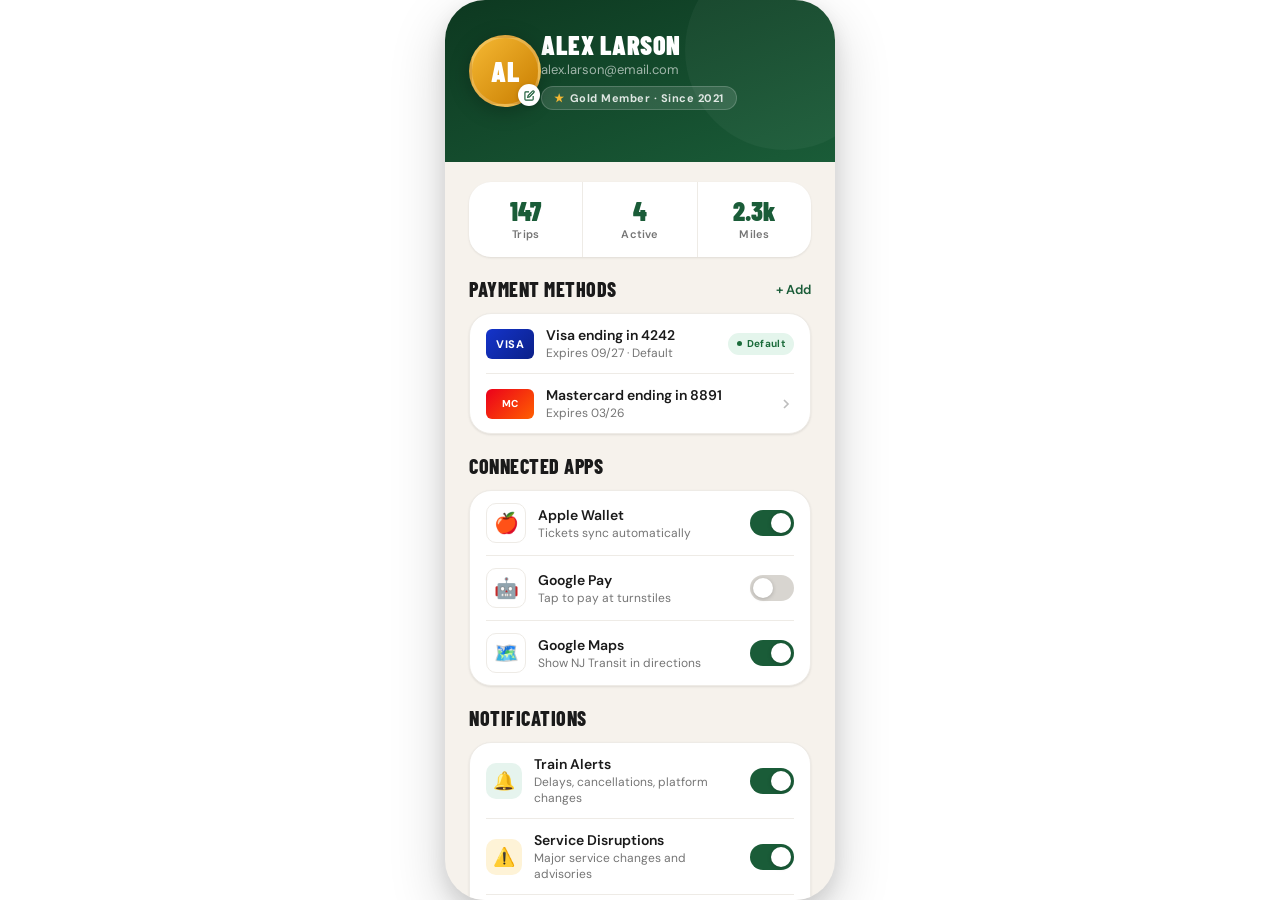
==== commit 6622a2c5: "Remove bottom nav bar" ====
--- a/account.html
+++ b/account.html
@@ -305,31 +305,6 @@
       </div>
     </div>
 
-    <!-- ── Bottom Nav ─────────────────────────── -->
-    <nav class="bottom-nav">
-      <div class="nav-buttons">
-        <a href="index.html" class="nav-item">
-          <svg viewBox="0 0 24 24" fill="none" stroke="currentColor" stroke-width="2.2"><path d="M3 9l9-7 9 7v11a2 2 0 0 1-2 2H5a2 2 0 0 1-2-2z"/><polyline points="9 22 9 12 15 12 15 22"/></svg>
-          <span>Home</span>
-        </a>
-        <a href="trip.html" class="nav-item">
-          <svg viewBox="0 0 24 24" fill="none" stroke="currentColor" stroke-width="2.2"><circle cx="11" cy="11" r="8"/><path d="m21 21-4.35-4.35"/></svg>
-          <span>Search</span>
-        </a>
-        <a href="tickets.html" class="nav-item">
-          <svg viewBox="0 0 24 24" fill="none" stroke="currentColor" stroke-width="2.2"><path d="M15 5v2M15 11v2M15 17v2M5 5h14a2 2 0 0 1 2 2v3a2 2 0 0 0 0 4v3a2 2 0 0 1-2 2H5a2 2 0 0 1-2-2v-3a2 2 0 0 0 0-4V7a2 2 0 0 1 2-2z"/></svg>
-          <span>Tickets</span>
-        </a>
-        <a href="map.html" class="nav-item">
-          <svg viewBox="0 0 24 24" fill="none" stroke="currentColor" stroke-width="2.2"><polygon points="3 6 9 3 15 6 21 3 21 18 15 21 9 18 3 21"/><line x1="9" y1="3" x2="9" y2="18"/><line x1="15" y1="6" x2="15" y2="21"/></svg>
-          <span>Map</span>
-        </a>
-        <a href="account.html" class="nav-item active">
-          <svg viewBox="0 0 24 24" fill="none" stroke="currentColor" stroke-width="2.2"><path d="M20 21v-2a4 4 0 0 0-4-4H8a4 4 0 0 0-4 4v2"/><circle cx="12" cy="7" r="4"/></svg>
-          <span>Account</span>
-        </a>
-      </div>
-    </nav>
 
   </div>
 
--- a/styles.css
+++ b/styles.css
@@ -195,80 +195,11 @@
   overflow-x: hidden;
   -webkit-overflow-scrolling: touch;
   scrollbar-width: none;
-  padding-bottom: calc(var(--nav-height) + var(--safe-b));
+  padding-bottom: 0;
 }
 
 .page-content::-webkit-scrollbar { display: none; }
 
-/* ── Bottom Navigation ──────────────────────────────────── */
-.bottom-nav {
-  position: fixed;
-  bottom: 0;
-  left: 0;
-  right: 0;
-  background: white;
-  height: calc(var(--nav-height) + var(--safe-b));
-  padding-bottom: var(--safe-b);
-  display: flex;
-  align-items: center;
-  z-index: 9999;
-}
-
-.nav-buttons {
-  display: flex;
-  justify-content: space-around;
-  width: 100%;
-}
-
-
-
-.nav-item {
-  display: flex;
-  flex-direction: column;
-  align-items: center;
-  gap: 4px;
-  padding: 4px 16px 2px;
-  border-radius: var(--r-md);
-  text-decoration: none;
-  color: var(--gray-400);
-  transition: color 0.2s ease;
-  position: relative;
-  min-width: 60px;
-}
-
-.nav-item svg {
-  width: 24px;
-  height: 24px;
-  transition: transform 0.2s cubic-bezier(0.34, 1.56, 0.64, 1);
-}
-
-.nav-item span {
-  font-size: 10px;
-  font-weight: 600;
-  letter-spacing: 0.4px;
-  text-transform: uppercase;
-  transition: color 0.2s ease;
-}
-
-.nav-item.active {
-  color: var(--green-800);
-}
-
-.nav-item.active svg {
-  transform: translateY(-2px);
-}
-
-.nav-item.active::before {
-  content: '';
-  position: absolute;
-  top: -10px;
-  left: 50%;
-  transform: translateX(-50%);
-  width: 28px;
-  height: 3px;
-  background: var(--green-800);
-  border-radius: 0 0 3px 3px;
-}
 
 /* ── Typography ─────────────────────────────────────────── */
 .display {
@@ -962,11 +893,6 @@
 .relative { position: relative; }
 .z-1 { position: relative; z-index: 1; }
 
-/* ── 5-tab nav: tighter items ───────────────────────────── */
-.nav-item {
-  min-width: 44px;
-  padding: 4px 6px 8px;
-}
 
 /* ── Logo area ──────────────────────────────────────────── */
 .logo-area {
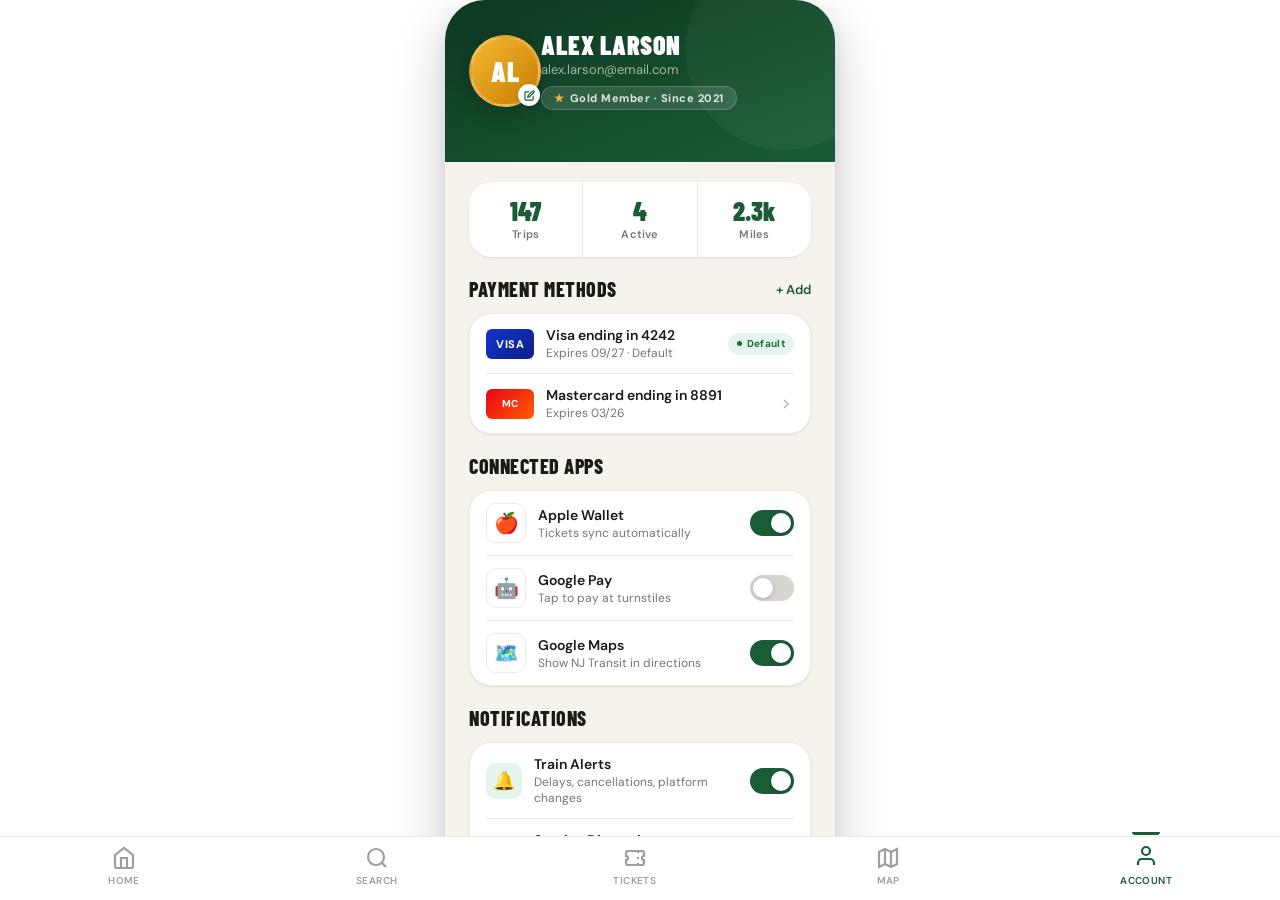
==== commit 5f31db99: "Restore bottom nav outside .app wrapper, matching student-dashboard positioning pattern" ====
--- a/account.html
+++ b/account.html
@@ -308,6 +308,32 @@
 
   </div>
 
+  <!-- ── Bottom Nav ─────────────────────────── -->
+  <nav class="bottom-nav">
+    <div class="nav-buttons">
+      <a href="index.html" class="nav-item">
+        <svg viewBox="0 0 24 24" fill="none" stroke="currentColor" stroke-width="2.2"><path d="M3 9l9-7 9 7v11a2 2 0 0 1-2 2H5a2 2 0 0 1-2-2z"/><polyline points="9 22 9 12 15 12 15 22"/></svg>
+        <span>Home</span>
+      </a>
+      <a href="trip.html" class="nav-item">
+        <svg viewBox="0 0 24 24" fill="none" stroke="currentColor" stroke-width="2.2"><circle cx="11" cy="11" r="8"/><path d="m21 21-4.35-4.35"/></svg>
+        <span>Search</span>
+      </a>
+      <a href="tickets.html" class="nav-item">
+        <svg viewBox="0 0 24 24" fill="none" stroke="currentColor" stroke-width="2.2"><path d="M15 5v2M15 11v2M15 17v2M5 5h14a2 2 0 0 1 2 2v3a2 2 0 0 0 0 4v3a2 2 0 0 1-2 2H5a2 2 0 0 1-2-2v-3a2 2 0 0 0 0-4V7a2 2 0 0 1 2-2z"/></svg>
+        <span>Tickets</span>
+      </a>
+      <a href="map.html" class="nav-item">
+        <svg viewBox="0 0 24 24" fill="none" stroke="currentColor" stroke-width="2.2"><polygon points="3 6 9 3 15 6 21 3 21 18 15 21 9 18 3 21"/><line x1="9" y1="3" x2="9" y2="18"/><line x1="15" y1="6" x2="15" y2="21"/></svg>
+        <span>Map</span>
+      </a>
+      <a href="account.html" class="nav-item active">
+        <svg viewBox="0 0 24 24" fill="none" stroke="currentColor" stroke-width="2.2"><path d="M20 21v-2a4 4 0 0 0-4-4H8a4 4 0 0 0-4 4v2"/><circle cx="12" cy="7" r="4"/></svg>
+        <span>Account</span>
+      </a>
+    </div>
+  </nav>
+
   <script>if('serviceWorker' in navigator) navigator.serviceWorker.register('./service-worker.js');</script>
 </body>
 </html>
--- a/styles.css
+++ b/styles.css
@@ -98,9 +98,6 @@
 html {
   font-size: 16px;
   -webkit-text-size-adjust: 100%;
-  height: 100%;
-  min-height: 100%;
-  overflow: hidden;
   background-color: white;
 }
 
@@ -116,8 +113,7 @@
   justify-content: center;
   align-items: flex-start;
   min-height: 100dvh;
-  height: 100%;
-  overflow: hidden;
+  overscroll-behavior-y: none;
   color: var(--gray-900);
 }
 
@@ -195,11 +191,79 @@
   overflow-x: hidden;
   -webkit-overflow-scrolling: touch;
   scrollbar-width: none;
-  padding-bottom: 0;
+  padding-bottom: calc(var(--nav-height) + var(--safe-b) + 20px);
 }
 
 .page-content::-webkit-scrollbar { display: none; }
 
+/* ── Bottom Navigation ──────────────────────────────────── */
+.bottom-nav {
+  position: fixed;
+  bottom: 0;
+  left: 0;
+  right: 0;
+  height: calc(var(--nav-height) + var(--safe-b));
+  padding-bottom: var(--safe-b);
+  background: white;
+  border-top: 1px solid var(--gray-100);
+  display: flex;
+  align-items: center;
+  z-index: 9999;
+}
+
+.nav-buttons {
+  display: flex;
+  justify-content: space-around;
+  width: 100%;
+}
+
+.nav-item {
+  display: flex;
+  flex-direction: column;
+  align-items: center;
+  gap: 4px;
+  padding: 4px 6px 8px;
+  border-radius: var(--r-md);
+  text-decoration: none;
+  color: var(--gray-400);
+  transition: color 0.2s ease;
+  position: relative;
+  min-width: 44px;
+}
+
+.nav-item svg {
+  width: 24px;
+  height: 24px;
+  transition: transform 0.2s cubic-bezier(0.34, 1.56, 0.64, 1);
+}
+
+.nav-item span {
+  font-size: 10px;
+  font-weight: 600;
+  letter-spacing: 0.4px;
+  text-transform: uppercase;
+  transition: color 0.2s ease;
+}
+
+.nav-item.active {
+  color: var(--green-800);
+}
+
+.nav-item.active svg {
+  transform: translateY(-2px);
+}
+
+.nav-item.active::before {
+  content: '';
+  position: absolute;
+  top: -10px;
+  left: 50%;
+  transform: translateX(-50%);
+  width: 28px;
+  height: 3px;
+  background: var(--green-800);
+  border-radius: 0 0 3px 3px;
+}
 
 /* ── Typography ─────────────────────────────────────────── */
 .display {
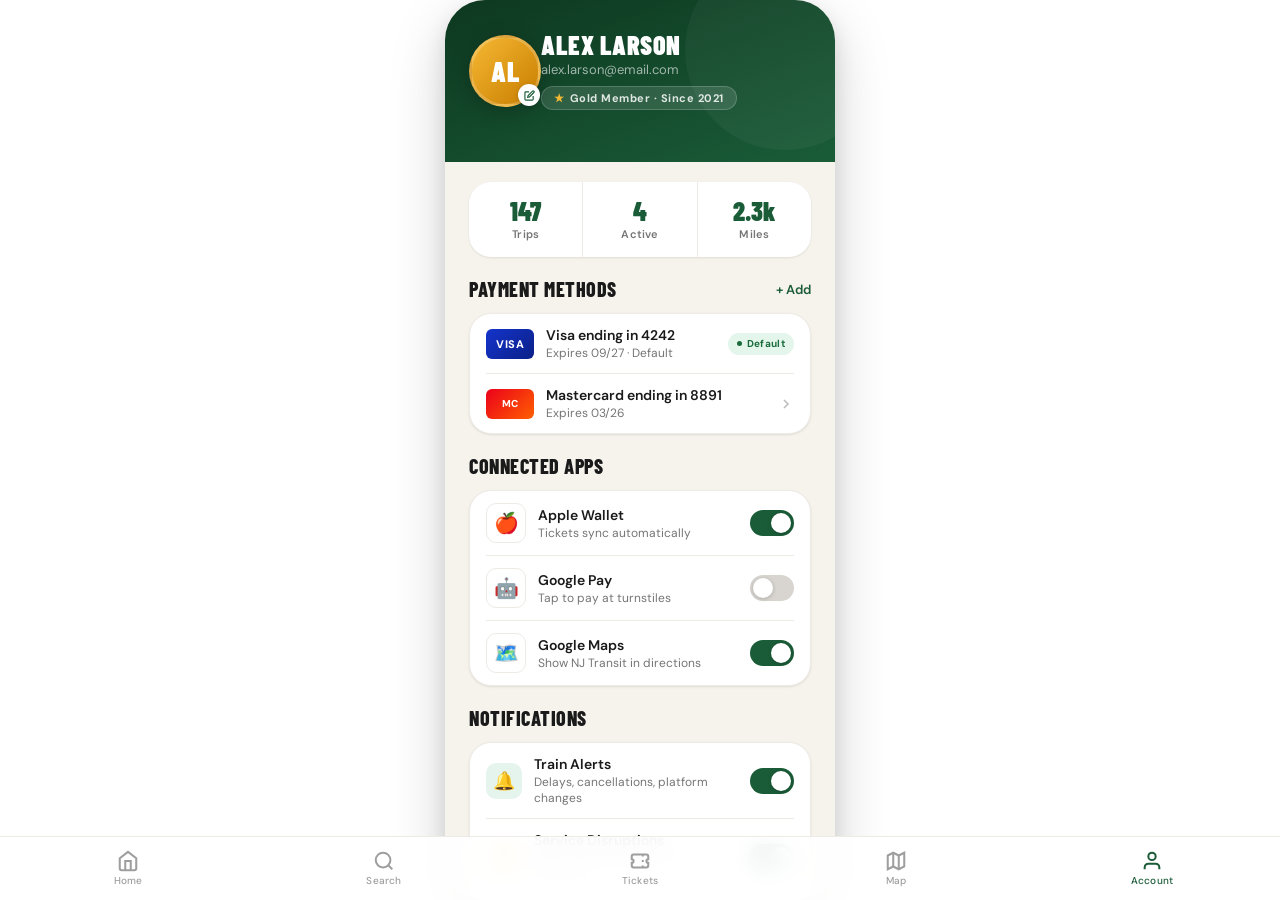
==== commit f374a15a: "Rebuild nav using student-dashboard structure: frosted glass, flex:1 items, no wrapper div" ====
--- a/account.html
+++ b/account.html
@@ -310,30 +310,34 @@
 
   <!-- ── Bottom Nav ─────────────────────────── -->
   <nav class="bottom-nav">
-    <div class="nav-buttons">
-      <a href="index.html" class="nav-item">
-        <svg viewBox="0 0 24 24" fill="none" stroke="currentColor" stroke-width="2.2"><path d="M3 9l9-7 9 7v11a2 2 0 0 1-2 2H5a2 2 0 0 1-2-2z"/><polyline points="9 22 9 12 15 12 15 22"/></svg>
-        <span>Home</span>
-      </a>
-      <a href="trip.html" class="nav-item">
-        <svg viewBox="0 0 24 24" fill="none" stroke="currentColor" stroke-width="2.2"><circle cx="11" cy="11" r="8"/><path d="m21 21-4.35-4.35"/></svg>
-        <span>Search</span>
-      </a>
-      <a href="tickets.html" class="nav-item">
-        <svg viewBox="0 0 24 24" fill="none" stroke="currentColor" stroke-width="2.2"><path d="M15 5v2M15 11v2M15 17v2M5 5h14a2 2 0 0 1 2 2v3a2 2 0 0 0 0 4v3a2 2 0 0 1-2 2H5a2 2 0 0 1-2-2v-3a2 2 0 0 0 0-4V7a2 2 0 0 1 2-2z"/></svg>
-        <span>Tickets</span>
-      </a>
-      <a href="map.html" class="nav-item">
-        <svg viewBox="0 0 24 24" fill="none" stroke="currentColor" stroke-width="2.2"><polygon points="3 6 9 3 15 6 21 3 21 18 15 21 9 18 3 21"/><line x1="9" y1="3" x2="9" y2="18"/><line x1="15" y1="6" x2="15" y2="21"/></svg>
-        <span>Map</span>
-      </a>
-      <a href="account.html" class="nav-item active">
-        <svg viewBox="0 0 24 24" fill="none" stroke="currentColor" stroke-width="2.2"><path d="M20 21v-2a4 4 0 0 0-4-4H8a4 4 0 0 0-4 4v2"/><circle cx="12" cy="7" r="4"/></svg>
-        <span>Account</span>
-      </a>
-    </div>
+    <a href="index.html" class="nav-item">
+      <svg viewBox="0 0 24 24" fill="none" stroke="currentColor" stroke-width="2.2"><path d="M3 9l9-7 9 7v11a2 2 0 0 1-2 2H5a2 2 0 0 1-2-2z"/><polyline points="9 22 9 12 15 12 15 22"/></svg>
+      <span>Home</span>
+    </a>
+    <a href="trip.html" class="nav-item">
+      <svg viewBox="0 0 24 24" fill="none" stroke="currentColor" stroke-width="2.2"><circle cx="11" cy="11" r="8"/><path d="m21 21-4.35-4.35"/></svg>
+      <span>Search</span>
+    </a>
+    <a href="tickets.html" class="nav-item">
+      <svg viewBox="0 0 24 24" fill="none" stroke="currentColor" stroke-width="2.2"><path d="M15 5v2M15 11v2M15 17v2M5 5h14a2 2 0 0 1 2 2v3a2 2 0 0 0 0 4v3a2 2 0 0 1-2 2H5a2 2 0 0 1-2-2v-3a2 2 0 0 0 0-4V7a2 2 0 0 1 2-2z"/></svg>
+      <span>Tickets</span>
+    </a>
+    <a href="map.html" class="nav-item">
+      <svg viewBox="0 0 24 24" fill="none" stroke="currentColor" stroke-width="2.2"><polygon points="3 6 9 3 15 6 21 3 21 18 15 21 9 18 3 21"/><line x1="9" y1="3" x2="9" y2="18"/><line x1="15" y1="6" x2="15" y2="21"/></svg>
+      <span>Map</span>
+    </a>
+    <a href="account.html" class="nav-item active">
+      <svg viewBox="0 0 24 24" fill="none" stroke="currentColor" stroke-width="2.2"><path d="M20 21v-2a4 4 0 0 0-4-4H8a4 4 0 0 0-4 4v2"/><circle cx="12" cy="7" r="4"/></svg>
+      <span>Account</span>
+    </a>
   </nav>
 
   <script>if('serviceWorker' in navigator) navigator.serviceWorker.register('./service-worker.js');</script>
+  <script>
+    window.addEventListener('load', function() {
+      window.scrollTo(0, 0);
+      setTimeout(function() { window.scrollTo(0, 0); }, 50);
+    });
+  </script>
 </body>
 </html>
--- a/styles.css
+++ b/styles.css
@@ -109,9 +109,6 @@
 body {
   font-family: 'DM Sans', -apple-system, BlinkMacSystemFont, sans-serif;
   background: white;
-  display: flex;
-  justify-content: center;
-  align-items: flex-start;
   min-height: 100dvh;
   overscroll-behavior-y: none;
   color: var(--gray-900);
@@ -119,6 +116,7 @@
 
 .app {
   width: 390px;
+  margin: 0 auto;
   min-height: 100dvh;
   height: 100dvh;
   height: var(--app-height, 100dvh);
@@ -129,7 +127,7 @@
   overflow: hidden;
   box-shadow: var(--shadow-xl), 0 0 0 1px rgba(255,255,255,0.04);
   border-radius: var(--r-2xl);
-  animation: appIn 0.35s cubic-bezier(0.22, 1, 0.36, 1) both;
+  animation: appIn 0.35s cubic-bezier(0.22, 1, 0.36, 1) forwards;
 }
 
 @keyframes appIn {
@@ -204,65 +202,46 @@
   right: 0;
   height: calc(var(--nav-height) + var(--safe-b));
   padding-bottom: var(--safe-b);
-  background: white;
-  border-top: 1px solid var(--gray-100);
-  display: flex;
-  align-items: center;
-  z-index: 9999;
-}
-
-.nav-buttons {
-  display: flex;
-  justify-content: space-around;
-  width: 100%;
+  background: rgba(255,255,255,.92);
+  backdrop-filter: blur(12px);
+  -webkit-backdrop-filter: blur(12px);
+  border-top: 0.5px solid var(--gray-100);
+  display: flex;
+  align-items: center;
+  z-index: 100;
 }
 
 .nav-item {
+  flex: 1;
   display: flex;
   flex-direction: column;
   align-items: center;
-  gap: 4px;
-  padding: 4px 6px 8px;
-  border-radius: var(--r-md);
+  gap: 2px;
+  padding: 6px 4px;
+  border: none;
+  background: transparent;
   text-decoration: none;
   color: var(--gray-400);
-  transition: color 0.2s ease;
-  position: relative;
-  min-width: 44px;
+  font-family: inherit;
+  cursor: pointer;
+  -webkit-tap-highlight-color: transparent;
+  transition: color .15s;
+  min-height: 44px;
 }
 
 .nav-item svg {
-  width: 24px;
-  height: 24px;
-  transition: transform 0.2s cubic-bezier(0.34, 1.56, 0.64, 1);
+  width: 22px;
+  height: 22px;
 }
 
 .nav-item span {
   font-size: 10px;
-  font-weight: 600;
-  letter-spacing: 0.4px;
-  text-transform: uppercase;
-  transition: color 0.2s ease;
+  font-weight: 500;
+  letter-spacing: .2px;
 }
 
 .nav-item.active {
   color: var(--green-800);
-}
-
-.nav-item.active svg {
-  transform: translateY(-2px);
-}
-
-.nav-item.active::before {
-  content: '';
-  position: absolute;
-  top: -10px;
-  left: 50%;
-  transform: translateX(-50%);
-  width: 28px;
-  height: 3px;
-  background: var(--green-800);
-  border-radius: 0 0 3px 3px;
 }
 
 /* ── Typography ─────────────────────────────────────────── */
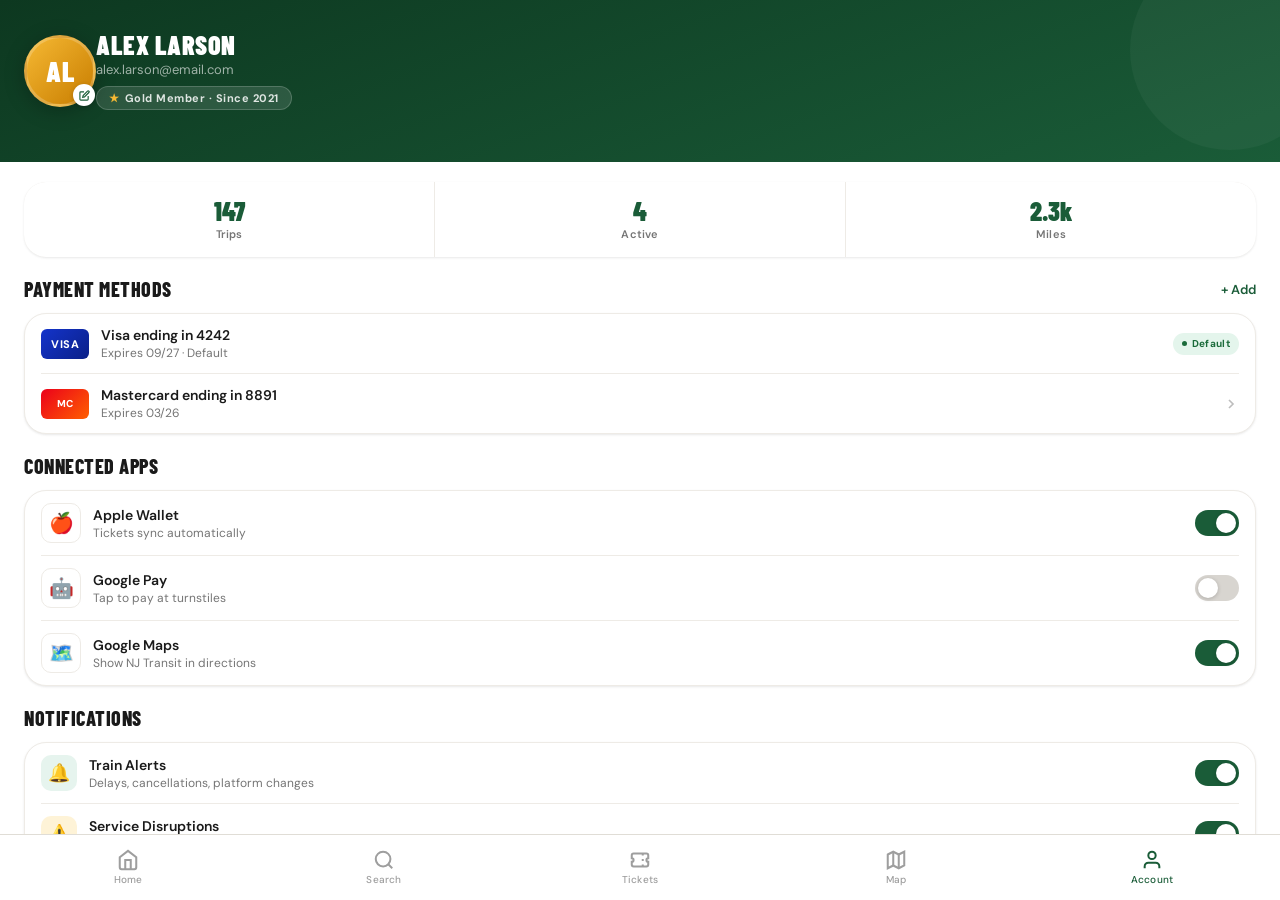
==== commit 764a3112: "Refactor nav to flexbox shell — eliminate position:fixed on mobile - Replace .app with .app-shell us" ====
--- a/account.html
+++ b/account.html
@@ -54,7 +54,8 @@
   </style>
 </head>
 <body>
-  <div class="app">
+  <div class="app-shell">
+  <div class="page-content">
 
     <!-- ── Profile Hero ───────────────────────── -->
     <div class="profile-hero">
@@ -80,7 +81,6 @@
     </div>
 
     <!-- ── Content ────────────────────────────── -->
-    <div class="page-content">
       <div class="px-6 pt-5">
 
         <!-- Stats strip -->
@@ -305,9 +305,6 @@
       </div>
     </div>
 
-
-  </div>
-
   <!-- ── Bottom Nav ─────────────────────────── -->
   <nav class="bottom-nav">
     <a href="index.html" class="nav-item">
@@ -331,13 +328,8 @@
       <span>Account</span>
     </a>
   </nav>
+  </div><!-- /.app-shell -->
 
   <script>if('serviceWorker' in navigator) navigator.serviceWorker.register('./service-worker.js');</script>
-  <script>
-    window.addEventListener('load', function() {
-      window.scrollTo(0, 0);
-      setTimeout(function() { window.scrollTo(0, 0); }, 50);
-    });
-  </script>
 </body>
 </html>
--- a/styles.css
+++ b/styles.css
@@ -83,8 +83,6 @@
   --shadow-lg: 0 10px 32px rgba(0,0,0,0.14), 0 4px 12px rgba(0,0,0,0.08);
   --shadow-xl: 0 20px 56px rgba(0,0,0,0.18), 0 8px 20px rgba(0,0,0,0.10);
 
-  --nav-height: 64px;
-  --safe-b: env(safe-area-inset-bottom, 0px);
 }
 
 /* ── Reset ──────────────────────────────────────────────── */
@@ -98,7 +96,14 @@
 html {
   font-size: 16px;
   -webkit-text-size-adjust: 100%;
-  background-color: white;
+}
+
+html, body {
+  margin: 0;
+  padding: 0;
+  height: 100%;
+  overflow: hidden;
+  background: white;
 }
 
 a { text-decoration: none; color: inherit; }
@@ -108,44 +113,15 @@
 /* ── App Shell ──────────────────────────────────────────── */
 body {
   font-family: 'DM Sans', -apple-system, BlinkMacSystemFont, sans-serif;
-  background: white;
-  min-height: 100dvh;
   overscroll-behavior-y: none;
   color: var(--gray-900);
 }
 
-.app {
-  width: 390px;
-  margin: 0 auto;
-  min-height: 100dvh;
-  height: 100dvh;
-  height: var(--app-height, 100dvh);
-  background: var(--cream-50);
-  position: relative;
+.app-shell {
   display: flex;
   flex-direction: column;
+  height: 100%;
   overflow: hidden;
-  box-shadow: var(--shadow-xl), 0 0 0 1px rgba(255,255,255,0.04);
-  border-radius: var(--r-2xl);
-  animation: appIn 0.35s cubic-bezier(0.22, 1, 0.36, 1) forwards;
-}
-
-@keyframes appIn {
-  from { opacity: 0; transform: translateY(12px) scale(0.98); }
-  to   { opacity: 1; transform: none; }
-}
-
-@media (max-width: 430px) {
-  html { background-color: #ffffff; }
-  body { background: var(--cream-50); align-items: flex-start; }
-  .app {
-    width: 100%;
-    border-radius: 0;
-    box-shadow: none;
-    position: fixed;
-    top: 0; left: 0; right: 0; bottom: 0;
-    height: var(--app-height, 100dvh);
-  }
 }
 
 /* ── Status Bar ─────────────────────────────────────────── */
@@ -189,26 +165,19 @@
   overflow-x: hidden;
   -webkit-overflow-scrolling: touch;
   scrollbar-width: none;
-  padding-bottom: calc(var(--nav-height) + var(--safe-b) + 20px);
 }
 
 .page-content::-webkit-scrollbar { display: none; }
 
 /* ── Bottom Navigation ──────────────────────────────────── */
 .bottom-nav {
-  position: fixed;
-  bottom: 0;
-  left: 0;
-  right: 0;
-  height: calc(var(--nav-height) + var(--safe-b));
-  padding-bottom: var(--safe-b);
-  background: rgba(255,255,255,.92);
-  backdrop-filter: blur(12px);
-  -webkit-backdrop-filter: blur(12px);
-  border-top: 0.5px solid var(--gray-100);
-  display: flex;
-  align-items: center;
-  z-index: 100;
+  flex-shrink: 0;
+  background: white;
+  display: flex;
+  justify-content: space-around;
+  align-items: center;
+  padding: 8px 0;
+  border-top: 1px solid #E0DDD6;
 }
 
 .nav-item {
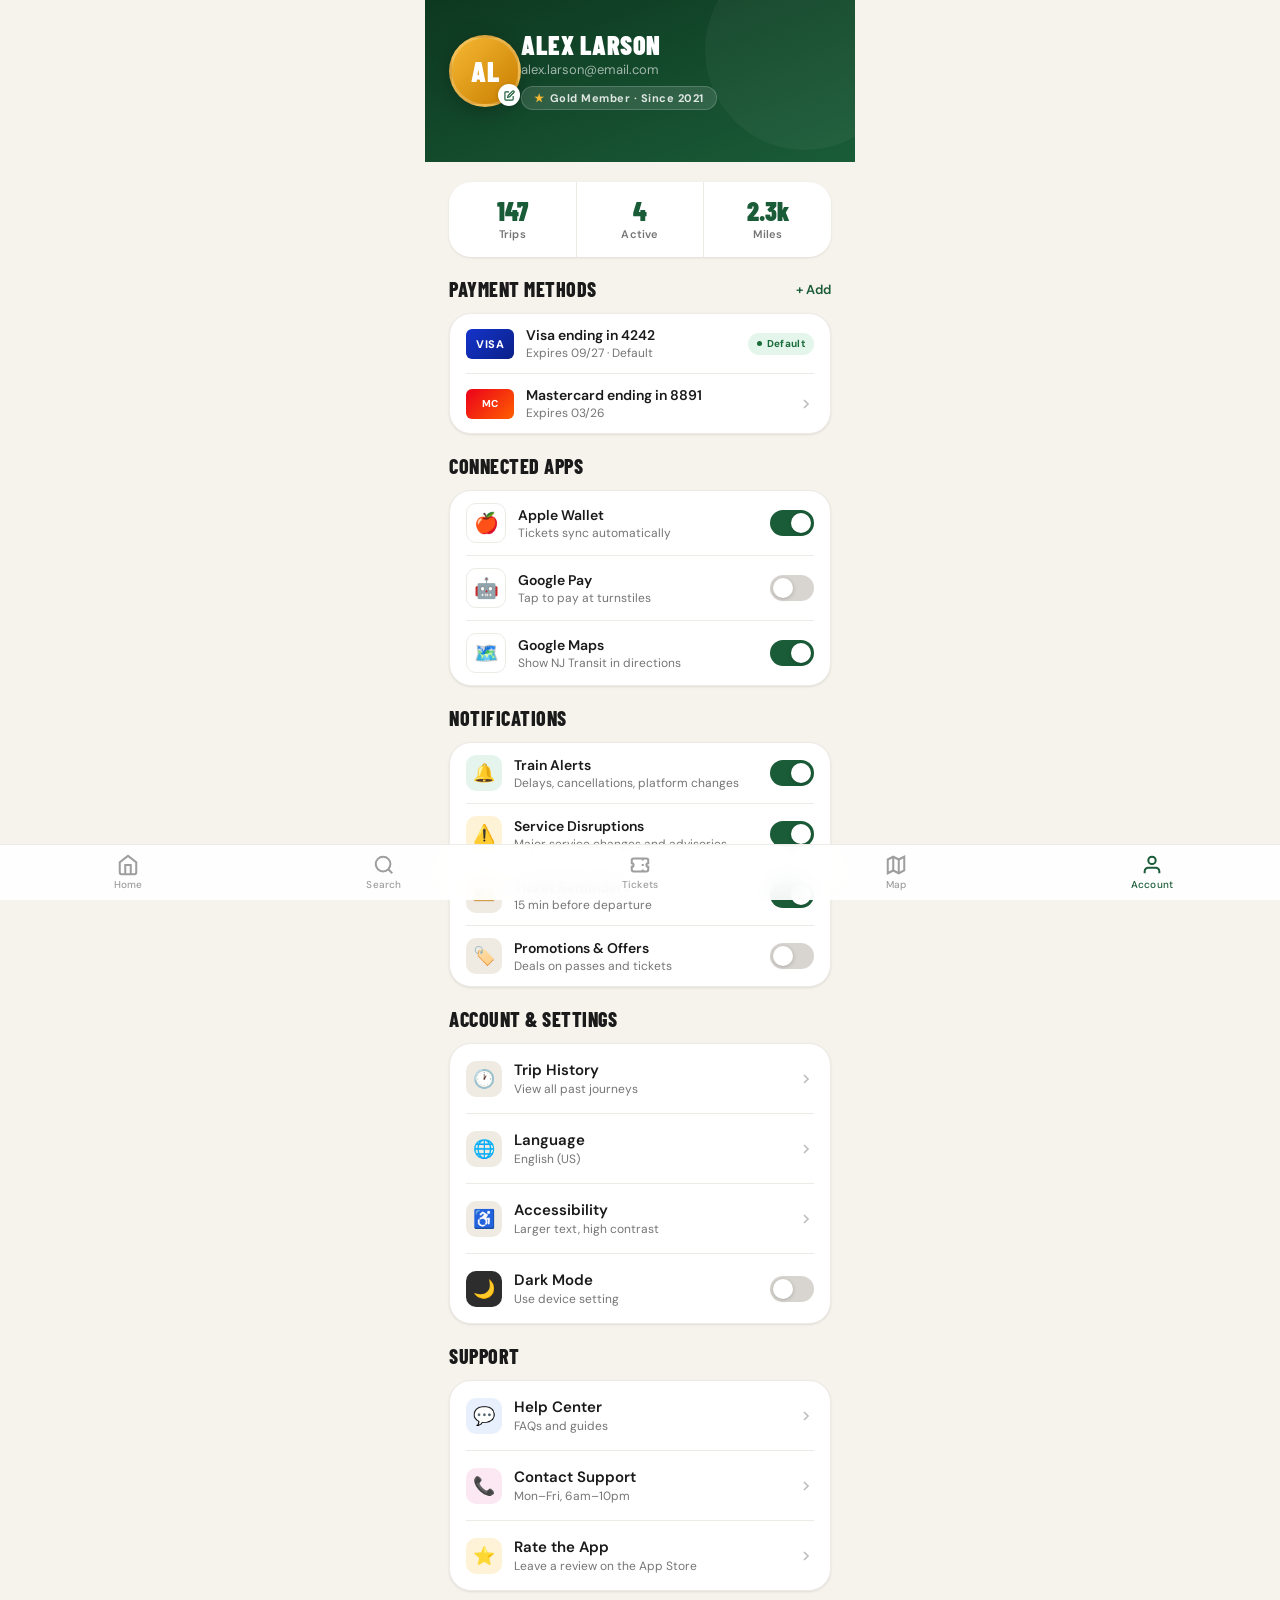
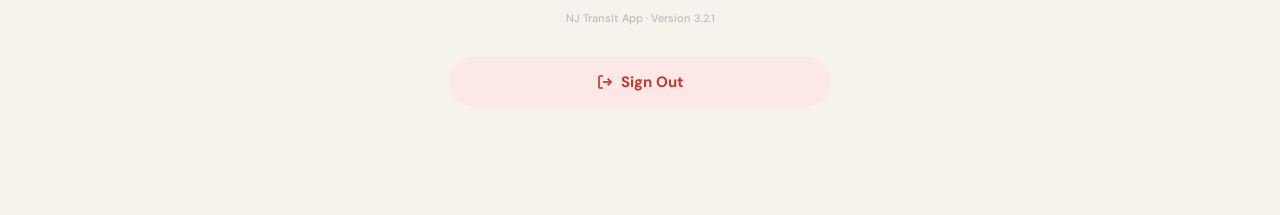
==== commit ce2a64c9: "Replace flexbox shell with fixed-nav pattern from student-dashboard - Revert html/body to min-height" ====
--- a/account.html
+++ b/account.html
@@ -305,6 +305,8 @@
       </div>
     </div>
 
+  </div><!-- /.app-shell -->
+
   <!-- ── Bottom Nav ─────────────────────────── -->
   <nav class="bottom-nav">
     <a href="index.html" class="nav-item">
@@ -328,7 +330,6 @@
       <span>Account</span>
     </a>
   </nav>
-  </div><!-- /.app-shell -->
 
   <script>if('serviceWorker' in navigator) navigator.serviceWorker.register('./service-worker.js');</script>
 </body>
--- a/styles.css
+++ b/styles.css
@@ -83,6 +83,8 @@
   --shadow-lg: 0 10px 32px rgba(0,0,0,0.14), 0 4px 12px rgba(0,0,0,0.08);
   --shadow-xl: 0 20px 56px rgba(0,0,0,0.18), 0 8px 20px rgba(0,0,0,0.10);
 
+  --nav-h: 56px;
+  --safe-b: env(safe-area-inset-bottom, 0px);
 }
 
 /* ── Reset ──────────────────────────────────────────────── */
@@ -96,13 +98,6 @@
 html {
   font-size: 16px;
   -webkit-text-size-adjust: 100%;
-}
-
-html, body {
-  margin: 0;
-  padding: 0;
-  height: 100%;
-  overflow: hidden;
   background: white;
 }
 
@@ -110,18 +105,19 @@
 button { font-family: inherit; cursor: pointer; border: none; background: none; }
 input, select { font-family: inherit; }
 
-/* ── App Shell ──────────────────────────────────────────── */
+/* ── Base ───────────────────────────────────────────────── */
 body {
   font-family: 'DM Sans', -apple-system, BlinkMacSystemFont, sans-serif;
+  background: var(--cream-50);
+  min-height: 100dvh;
   overscroll-behavior-y: none;
   color: var(--gray-900);
+  -webkit-font-smoothing: antialiased;
 }
 
 .app-shell {
-  display: flex;
-  flex-direction: column;
-  height: 100%;
-  overflow: hidden;
+  max-width: 430px;
+  margin: 0 auto;
 }
 
 /* ── Status Bar ─────────────────────────────────────────── */
@@ -160,24 +156,22 @@
 
 /* ── Scrollable Page Content ────────────────────────────── */
 .page-content {
-  flex: 1;
-  overflow-y: auto;
-  overflow-x: hidden;
-  -webkit-overflow-scrolling: touch;
-  scrollbar-width: none;
-}
-
-.page-content::-webkit-scrollbar { display: none; }
+  padding-bottom: calc(var(--nav-h) + var(--safe-b) + 20px);
+}
 
 /* ── Bottom Navigation ──────────────────────────────────── */
 .bottom-nav {
-  flex-shrink: 0;
-  background: white;
-  display: flex;
-  justify-content: space-around;
-  align-items: center;
-  padding: 8px 0;
-  border-top: 1px solid #E0DDD6;
+  position: fixed;
+  bottom: 0; left: 0; right: 0;
+  height: calc(var(--nav-h) + var(--safe-b));
+  padding-bottom: var(--safe-b);
+  background: rgba(255,255,255,.92);
+  backdrop-filter: blur(12px);
+  -webkit-backdrop-filter: blur(12px);
+  border-top: 0.5px solid var(--gray-100);
+  display: flex;
+  align-items: center;
+  z-index: 100;
 }
 
 .nav-item {
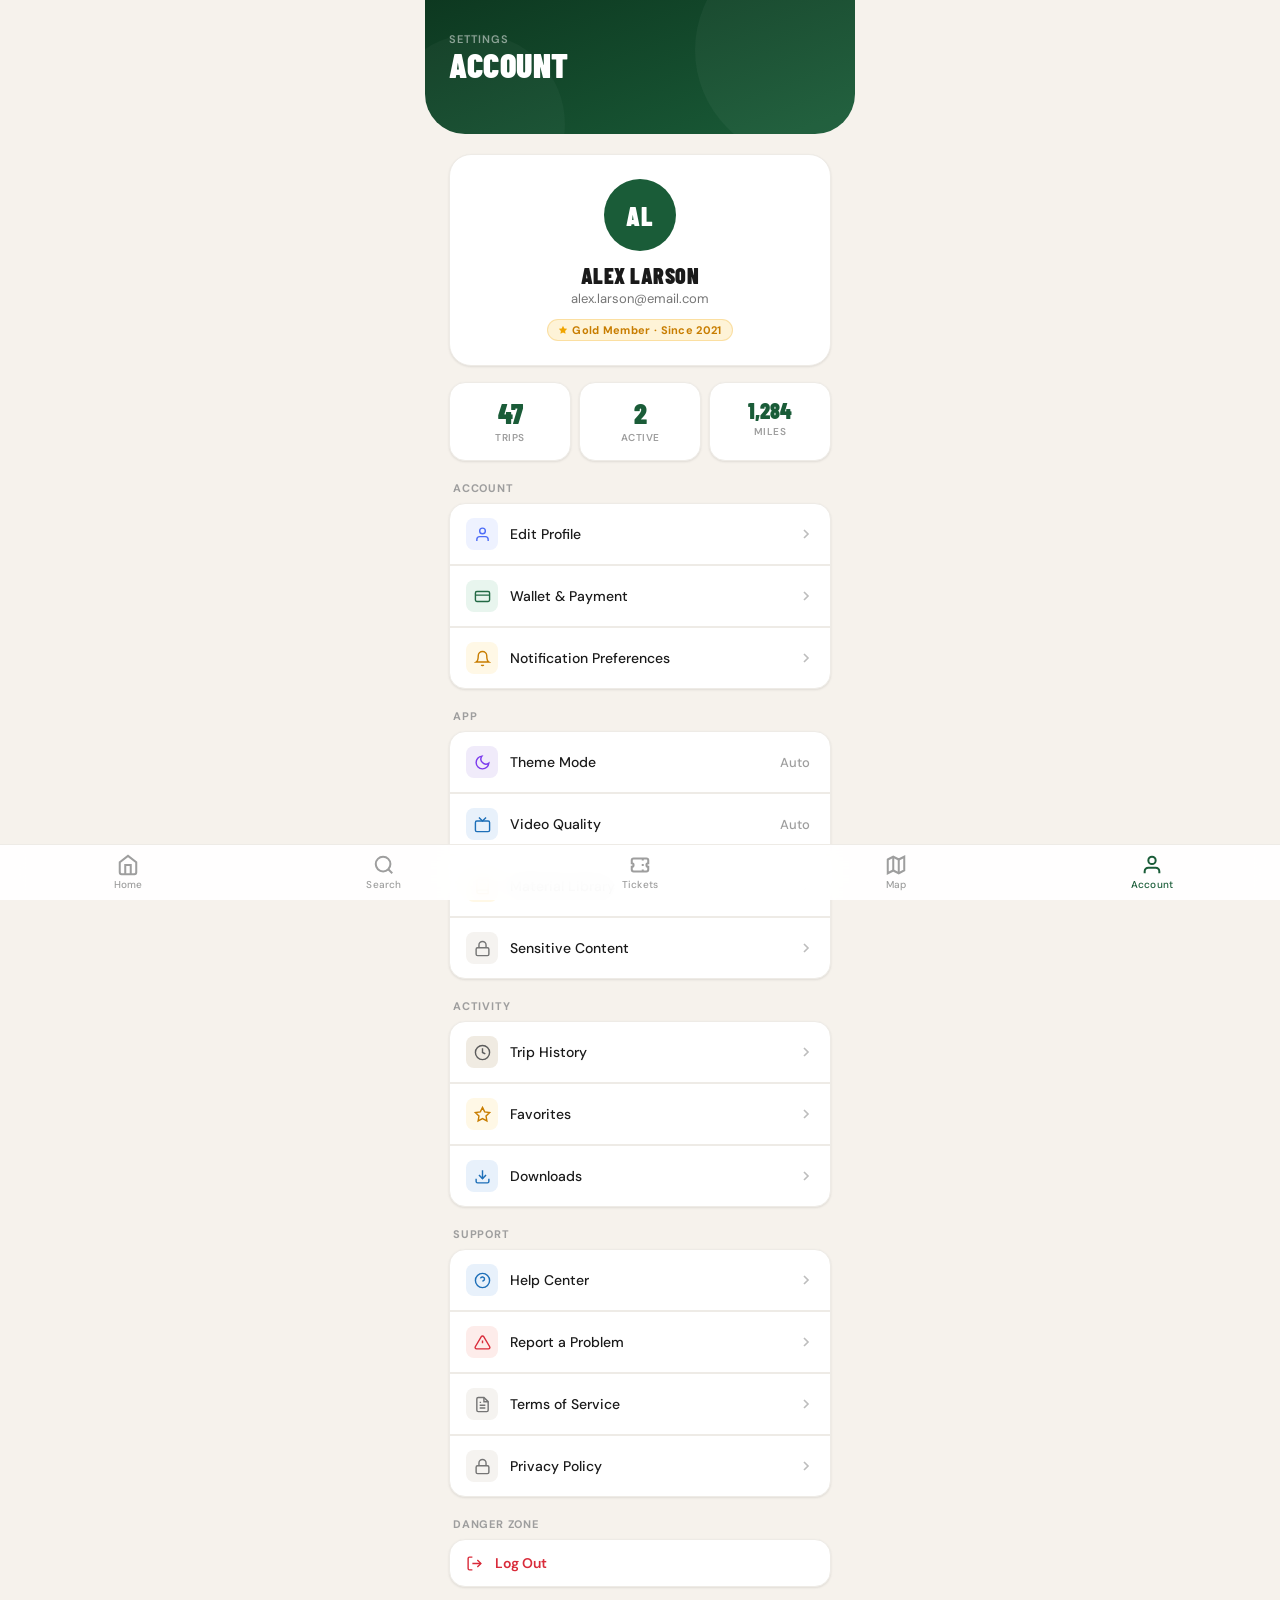
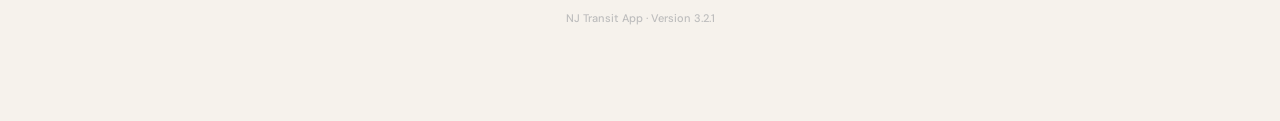
==== commit 10573f15: "Fix scroll cutoff on all pages + redesign account page Scroll fix: - Increase page-content padding-b" ====
--- a/account.html
+++ b/account.html
@@ -11,300 +11,324 @@
   <title>NJ Transit — Account</title>
   <link rel="stylesheet" href="styles.css">
   <style>
-    .member-badge {
-      display: inline-flex; align-items: center; gap: 5px;
-      background: rgba(255,255,255,0.12);
-      border: 1px solid rgba(255,255,255,0.18);
-      border-radius: var(--r-full);
-      padding: 4px 12px;
-      font-size: 11px; font-weight: 700;
-      letter-spacing: 0.5px; color: rgba(255,255,255,0.85);
-    }
-    .member-badge .star { color: var(--gold-400); }
-
-    .section-card {
+    /* ── Profile card ──────────────────────────── */
+    .profile-card {
       background: var(--white);
       border-radius: var(--r-lg);
-      padding: 0 var(--sp-4);
+      padding: var(--sp-6) var(--sp-4);
+      text-align: center;
       box-shadow: var(--shadow-xs);
       border: 1px solid var(--gray-100);
-    }
-
-    .stat-strip {
-      display: grid; grid-template-columns: repeat(3,1fr);
-      gap: 1px; background: var(--gray-100);
-      border-radius: var(--r-lg);
-      overflow: hidden;
-      box-shadow: var(--shadow-xs);
+      margin-bottom: var(--sp-4);
+    }
+    .profile-avatar {
+      width: 72px; height: 72px;
+      border-radius: 50%;
+      background: var(--green-800);
+      color: white;
+      font-family: 'Barlow Condensed', sans-serif;
+      font-weight: 900; font-size: 26px;
+      display: flex; align-items: center; justify-content: center;
+      margin: 0 auto var(--sp-3);
+      letter-spacing: 1px;
+    }
+    .profile-name {
+      font-family: 'Barlow Condensed', sans-serif;
+      font-weight: 900; font-size: 22px;
+      text-transform: uppercase; letter-spacing: 0.5px;
+      color: var(--gray-900); line-height: 1.1;
+    }
+    .profile-email {
+      font-size: 13px; color: var(--gray-500);
+      margin-top: 3px;
+    }
+    .profile-badge {
+      display: inline-flex; align-items: center; gap: 4px;
+      background: var(--gold-100);
+      border: 1px solid rgba(240,165,0,0.25);
+      border-radius: var(--r-full);
+      padding: 3px 10px;
+      font-size: 11px; font-weight: 700;
+      color: var(--gold-600);
+      margin-top: var(--sp-3);
+      letter-spacing: 0.3px;
+    }
+
+    /* ── Stats row ─────────────────────────────── */
+    .stats-row {
+      display: grid; grid-template-columns: repeat(3, 1fr);
+      gap: 8px;
       margin-bottom: var(--sp-5);
     }
-    .stat-cell {
+    .stat-box {
       background: var(--white);
+      border-radius: var(--r-md);
       padding: var(--sp-4) var(--sp-2);
       text-align: center;
+      box-shadow: var(--shadow-xs);
+      border: 1px solid var(--gray-100);
     }
     .stat-num {
       font-family: 'Barlow Condensed', sans-serif;
-      font-weight: 900; font-size: 26px;
+      font-weight: 900; font-size: 28px;
       color: var(--green-800); line-height: 1;
     }
-    .stat-lbl { font-size: 11px; font-weight: 600; color: var(--gray-500); margin-top: 3px; letter-spacing: 0.2px; }
-
-    .danger-zone { padding: var(--sp-4) 0; }
+    .stat-lbl {
+      font-size: 10px; font-weight: 600;
+      color: var(--gray-400); margin-top: 4px;
+      text-transform: uppercase; letter-spacing: 0.5px;
+    }
+
+    /* ── Section label ─────────────────────────── */
+    .settings-section-label {
+      font-size: 11px; font-weight: 700;
+      color: var(--gray-400);
+      text-transform: uppercase; letter-spacing: 0.8px;
+      padding: 0 4px;
+      margin-bottom: var(--sp-2);
+      margin-top: var(--sp-5);
+    }
+
+    /* ── Settings card ─────────────────────────── */
+    .settings-card {
+      background: var(--white);
+      border-radius: var(--r-md);
+      box-shadow: var(--shadow-xs);
+      border: 1px solid var(--gray-100);
+      overflow: hidden;
+      margin-bottom: 0;
+    }
+    .settings-row {
+      display: flex; align-items: center; gap: 12px;
+      padding: 14px 16px;
+      border-bottom: 1px solid var(--gray-100);
+      text-decoration: none; color: inherit;
+      transition: background 0.12s;
+      cursor: pointer;
+    }
+    .settings-row:last-child { border-bottom: none; }
+    .settings-row:active { background: var(--gray-50); }
+
+    .row-icon {
+      width: 32px; height: 32px; border-radius: 8px;
+      display: flex; align-items: center; justify-content: center;
+      flex-shrink: 0;
+    }
+    .row-icon svg { width: 17px; height: 17px; }
+
+    .row-label {
+      flex: 1;
+      font-size: 14px; font-weight: 500;
+      color: var(--gray-900);
+    }
+    .row-value {
+      font-size: 13px; color: var(--gray-400); font-weight: 500;
+      margin-right: 4px;
+    }
+    .row-chevron {
+      width: 16px; height: 16px; flex-shrink: 0;
+      color: var(--gray-300);
+    }
+
+    /* ── Log out row ───────────────────────────── */
+    .row-logout {
+      display: flex; align-items: center;
+      padding: 14px 16px;
+      cursor: pointer; transition: background 0.12s;
+      border: none; background: none;
+      width: 100%; font-family: inherit;
+    }
+    .row-logout:active { background: #fdecea; }
+    .row-logout-label {
+      font-size: 14px; font-weight: 600;
+      color: #d92b3a;
+    }
+
+    .version-text {
+      text-align: center;
+      font-size: 11px; color: var(--gray-300);
+      font-weight: 500;
+      margin-top: var(--sp-6);
+    }
   </style>
 </head>
 <body>
   <div class="app-shell">
   <div class="page-content">
 
-    <!-- ── Profile Hero ───────────────────────── -->
-    <div class="profile-hero">
-
-      <div class="flex items-center gap-4 z-1" style="margin-top:var(--sp-5); margin-bottom:var(--sp-5);">
-        <div class="avatar-lg" style="position:relative;">
-          AL
-          <div class="avatar-edit-btn">
-            <svg width="11" height="11" viewBox="0 0 24 24" fill="none" stroke="var(--green-800)" stroke-width="2.5">
-              <path d="M11 4H4a2 2 0 0 0-2 2v14a2 2 0 0 0 2 2h14a2 2 0 0 0 2-2v-7"/>
-              <path d="M18.5 2.5a2.121 2.121 0 0 1 3 3L12 15l-4 1 1-4 9.5-9.5z"/>
-            </svg>
-          </div>
-        </div>
-        <div class="flex-1">
-          <h1 style="font-family:'Barlow Condensed',sans-serif; font-weight:900; font-size:26px; text-transform:uppercase; letter-spacing:0.5px; line-height:1;">Alex Larson</h1>
-          <p style="font-size:13px; opacity:0.6; margin-top:3px;">alex.larson@email.com</p>
-          <div class="member-badge" style="margin-top:8px;">
-            <span class="star">★</span> Gold Member · Since 2021
-          </div>
-        </div>
+    <!-- ── Green Header ──────────────────────── -->
+    <div class="page-header">
+      <div class="z-1" style="margin-top:var(--sp-5); margin-bottom:var(--sp-5);">
+        <p style="font-size:11px; font-weight:600; opacity:0.5; letter-spacing:1px; text-transform:uppercase;">Settings</p>
+        <h1 style="font-family:'Barlow Condensed',sans-serif; font-weight:900; font-size:34px; letter-spacing:0.5px; text-transform:uppercase; line-height:1; margin-top:2px;">Account</h1>
       </div>
     </div>
 
     <!-- ── Content ────────────────────────────── -->
-      <div class="px-6 pt-5">
-
-        <!-- Stats strip -->
-        <div class="stat-strip">
-          <div class="stat-cell">
-            <p class="stat-num">147</p>
-            <p class="stat-lbl">Trips</p>
-          </div>
-          <div class="stat-cell">
-            <p class="stat-num">4</p>
-            <p class="stat-lbl">Active</p>
-          </div>
-          <div class="stat-cell">
-            <p class="stat-num">2.3k</p>
-            <p class="stat-lbl">Miles</p>
-          </div>
-        </div>
-
-        <!-- Payment Methods -->
-        <div class="section-hdr mb-3">
-          <h2 class="section-title">Payment Methods</h2>
-          <button onclick="" style="font-size:13px; font-weight:600; color:var(--green-800); background:none; border:none; cursor:pointer;">+ Add</button>
-        </div>
-        <div class="section-card mb-5">
-          <div class="payment-card-row">
-            <div class="card-brand brand-visa">VISA</div>
-            <div class="flex-1">
-              <p style="font-size:14px; font-weight:600; color:var(--gray-900);">Visa ending in 4242</p>
-              <p style="font-size:12px; color:var(--gray-500); margin-top:1px;">Expires 09/27 · Default</p>
-            </div>
-            <div class="chip chip-ontime" style="font-size:10px;"><span class="dot"></span> Default</div>
-          </div>
-          <div class="payment-card-row">
-            <div class="card-brand brand-mc" style="font-size:10px;">MC</div>
-            <div class="flex-1">
-              <p style="font-size:14px; font-weight:600; color:var(--gray-900);">Mastercard ending in 8891</p>
-              <p style="font-size:12px; color:var(--gray-500); margin-top:1px;">Expires 03/26</p>
-            </div>
-            <svg width="16" height="16" viewBox="0 0 24 24" fill="none" stroke="var(--gray-300)" stroke-width="2.5" class="settings-chevron"><polyline points="9 18 15 12 9 6"/></svg>
-          </div>
-        </div>
-
-        <!-- Connected Apps -->
-        <div class="section-hdr mb-3">
-          <h2 class="section-title">Connected Apps</h2>
-        </div>
-        <div class="section-card mb-5">
-          <div class="connected-app-row">
-            <div class="app-icon">🍎</div>
-            <div class="flex-1">
-              <p style="font-size:14px; font-weight:600; color:var(--gray-900);">Apple Wallet</p>
-              <p style="font-size:12px; color:var(--gray-500); margin-top:1px;">Tickets sync automatically</p>
-            </div>
-            <label class="toggle-wrap">
-              <input type="checkbox" checked onchange="void(0)">
-              <span class="toggle-track"></span>
-            </label>
-          </div>
-          <div class="connected-app-row">
-            <div class="app-icon">🤖</div>
-            <div class="flex-1">
-              <p style="font-size:14px; font-weight:600; color:var(--gray-900);">Google Pay</p>
-              <p style="font-size:12px; color:var(--gray-500); margin-top:1px;">Tap to pay at turnstiles</p>
-            </div>
-            <label class="toggle-wrap">
-              <input type="checkbox" onchange="void(0)">
-              <span class="toggle-track"></span>
-            </label>
-          </div>
-          <div class="connected-app-row">
-            <div class="app-icon">🗺️</div>
-            <div class="flex-1">
-              <p style="font-size:14px; font-weight:600; color:var(--gray-900);">Google Maps</p>
-              <p style="font-size:12px; color:var(--gray-500); margin-top:1px;">Show NJ Transit in directions</p>
-            </div>
-            <label class="toggle-wrap">
-              <input type="checkbox" checked onchange="void(0)">
-              <span class="toggle-track"></span>
-            </label>
-          </div>
-        </div>
-
-        <!-- Notifications -->
-        <div class="section-hdr mb-3">
-          <h2 class="section-title">Notifications</h2>
-        </div>
-        <div class="section-card mb-5">
-          <div class="connected-app-row">
-            <div class="settings-icon" style="background:var(--green-100);">🔔</div>
-            <div class="flex-1">
-              <p style="font-size:14px; font-weight:600; color:var(--gray-900);">Train Alerts</p>
-              <p style="font-size:12px; color:var(--gray-500); margin-top:1px;">Delays, cancellations, platform changes</p>
-            </div>
-            <label class="toggle-wrap">
-              <input type="checkbox" checked onchange="void(0)">
-              <span class="toggle-track"></span>
-            </label>
-          </div>
-          <div class="connected-app-row">
-            <div class="settings-icon" style="background:var(--gold-100);">⚠️</div>
-            <div class="flex-1">
-              <p style="font-size:14px; font-weight:600; color:var(--gray-900);">Service Disruptions</p>
-              <p style="font-size:12px; color:var(--gray-500); margin-top:1px;">Major service changes and advisories</p>
-            </div>
-            <label class="toggle-wrap">
-              <input type="checkbox" checked onchange="void(0)">
-              <span class="toggle-track"></span>
-            </label>
-          </div>
-          <div class="connected-app-row">
-            <div class="settings-icon" style="background:var(--cream-100);">🎫</div>
-            <div class="flex-1">
-              <p style="font-size:14px; font-weight:600; color:var(--gray-900);">Ticket Reminders</p>
-              <p style="font-size:12px; color:var(--gray-500); margin-top:1px;">15 min before departure</p>
-            </div>
-            <label class="toggle-wrap">
-              <input type="checkbox" checked onchange="void(0)">
-              <span class="toggle-track"></span>
-            </label>
-          </div>
-          <div class="connected-app-row">
-            <div class="settings-icon" style="background:var(--cream-100);">🏷️</div>
-            <div class="flex-1">
-              <p style="font-size:14px; font-weight:600; color:var(--gray-900);">Promotions & Offers</p>
-              <p style="font-size:12px; color:var(--gray-500); margin-top:1px;">Deals on passes and tickets</p>
-            </div>
-            <label class="toggle-wrap">
-              <input type="checkbox" onchange="void(0)">
-              <span class="toggle-track"></span>
-            </label>
-          </div>
-        </div>
-
-        <!-- Account & Settings -->
-        <div class="section-hdr mb-3">
-          <h2 class="section-title">Account & Settings</h2>
-        </div>
-        <div class="section-card mb-5">
-          <a href="#" class="settings-row">
-            <div class="settings-icon" style="background:var(--cream-100);">🕐</div>
-            <div class="settings-text">
-              <p class="settings-title">Trip History</p>
-              <p class="settings-sub">View all past journeys</p>
-            </div>
-            <svg width="16" height="16" viewBox="0 0 24 24" fill="none" stroke="var(--gray-300)" stroke-width="2.5" class="settings-chevron"><polyline points="9 18 15 12 9 6"/></svg>
-          </a>
-          <a href="#" class="settings-row">
-            <div class="settings-icon" style="background:var(--cream-100);">🌐</div>
-            <div class="settings-text">
-              <p class="settings-title">Language</p>
-              <p class="settings-sub">English (US)</p>
-            </div>
-            <svg width="16" height="16" viewBox="0 0 24 24" fill="none" stroke="var(--gray-300)" stroke-width="2.5" class="settings-chevron"><polyline points="9 18 15 12 9 6"/></svg>
-          </a>
-          <div class="settings-row">
-            <div class="settings-icon" style="background:var(--cream-100);">♿</div>
-            <div class="settings-text">
-              <p class="settings-title">Accessibility</p>
-              <p class="settings-sub">Larger text, high contrast</p>
-            </div>
-            <svg width="16" height="16" viewBox="0 0 24 24" fill="none" stroke="var(--gray-300)" stroke-width="2.5" class="settings-chevron"><polyline points="9 18 15 12 9 6"/></svg>
-          </div>
-          <div class="settings-row">
-            <div class="settings-icon" style="background:var(--gray-800);">🌙</div>
-            <div class="settings-text">
-              <p class="settings-title">Dark Mode</p>
-              <p class="settings-sub">Use device setting</p>
-            </div>
-            <label class="toggle-wrap">
-              <input type="checkbox" id="dark-toggle" onchange="void(0)">
-              <span class="toggle-track"></span>
-            </label>
-          </div>
-        </div>
-
-        <!-- Help & Support -->
-        <div class="section-hdr mb-3">
-          <h2 class="section-title">Support</h2>
-        </div>
-        <div class="section-card mb-5">
-          <a href="#" class="settings-row">
-            <div class="settings-icon" style="background:#e8f0fe;">💬</div>
-            <div class="settings-text">
-              <p class="settings-title">Help Center</p>
-              <p class="settings-sub">FAQs and guides</p>
-            </div>
-            <svg width="16" height="16" viewBox="0 0 24 24" fill="none" stroke="var(--gray-300)" stroke-width="2.5" class="settings-chevron"><polyline points="9 18 15 12 9 6"/></svg>
-          </a>
-          <a href="#" class="settings-row">
-            <div class="settings-icon" style="background:#fce8f3;">📞</div>
-            <div class="settings-text">
-              <p class="settings-title">Contact Support</p>
-              <p class="settings-sub">Mon–Fri, 6am–10pm</p>
-            </div>
-            <svg width="16" height="16" viewBox="0 0 24 24" fill="none" stroke="var(--gray-300)" stroke-width="2.5" class="settings-chevron"><polyline points="9 18 15 12 9 6"/></svg>
-          </a>
-          <a href="#" class="settings-row" style="border-bottom:none;">
-            <div class="settings-icon" style="background:var(--gold-100);">⭐</div>
-            <div class="settings-text">
-              <p class="settings-title">Rate the App</p>
-              <p class="settings-sub">Leave a review on the App Store</p>
-            </div>
-            <svg width="16" height="16" viewBox="0 0 24 24" fill="none" stroke="var(--gray-300)" stroke-width="2.5" class="settings-chevron"><polyline points="9 18 15 12 9 6"/></svg>
-          </a>
-        </div>
-
-        <!-- App version -->
-        <p style="text-align:center; font-size:11px; color:var(--gray-300); font-weight:500; margin-bottom:var(--sp-4);">NJ Transit App · Version 3.2.1</p>
-
-        <!-- Sign Out -->
-        <div class="danger-zone mb-4">
-          <button class="signout-btn" onclick="if(confirm('Sign out of your account?')) window.location.href='index.html'">
-            <svg width="16" height="16" viewBox="0 0 24 24" fill="none" stroke="currentColor" stroke-width="2.5">
-              <path d="M9 21H5a2 2 0 0 1-2-2V5a2 2 0 0 1 2-2h4"/>
-              <polyline points="16 17 21 12 16 7"/>
-              <line x1="21" y1="12" x2="9" y2="12"/>
-            </svg>
-            Sign Out
-          </button>
-        </div>
-
-      </div>
+    <div class="px-6 pt-5">
+
+      <!-- Profile card -->
+      <div class="profile-card">
+        <div class="profile-avatar">AL</div>
+        <p class="profile-name">Alex Larson</p>
+        <p class="profile-email">alex.larson@email.com</p>
+        <div class="profile-badge">
+          <svg width="10" height="10" viewBox="0 0 24 24" fill="var(--gold-500)" stroke="none"><polygon points="12 2 15.09 8.26 22 9.27 17 14.14 18.18 21.02 12 17.77 5.82 21.02 7 14.14 2 9.27 8.91 8.26 12 2"/></svg>
+          Gold Member · Since 2021
+        </div>
+      </div>
+
+      <!-- Stats -->
+      <div class="stats-row">
+        <div class="stat-box">
+          <p class="stat-num">47</p>
+          <p class="stat-lbl">Trips</p>
+        </div>
+        <div class="stat-box">
+          <p class="stat-num">2</p>
+          <p class="stat-lbl">Active</p>
+        </div>
+        <div class="stat-box">
+          <p class="stat-num" style="font-size:22px;">1,284</p>
+          <p class="stat-lbl">Miles</p>
+        </div>
+      </div>
+
+      <!-- Section: Account -->
+      <p class="settings-section-label" style="margin-top:0;">Account</p>
+      <div class="settings-card">
+        <a href="#" class="settings-row">
+          <div class="row-icon" style="background:#eef2ff;">
+            <svg viewBox="0 0 24 24" fill="none" stroke="#4f6ef7" stroke-width="2"><path d="M20 21v-2a4 4 0 0 0-4-4H8a4 4 0 0 0-4 4v2"/><circle cx="12" cy="7" r="4"/></svg>
+          </div>
+          <span class="row-label">Edit Profile</span>
+          <svg class="row-chevron" viewBox="0 0 24 24" fill="none" stroke="currentColor" stroke-width="2.5"><polyline points="9 18 15 12 9 6"/></svg>
+        </a>
+        <a href="#" class="settings-row">
+          <div class="row-icon" style="background:#e8f5ee;">
+            <svg viewBox="0 0 24 24" fill="none" stroke="var(--green-700)" stroke-width="2"><rect x="2" y="5" width="20" height="14" rx="2"/><line x1="2" y1="10" x2="22" y2="10"/></svg>
+          </div>
+          <span class="row-label">Wallet &amp; Payment</span>
+          <svg class="row-chevron" viewBox="0 0 24 24" fill="none" stroke="currentColor" stroke-width="2.5"><polyline points="9 18 15 12 9 6"/></svg>
+        </a>
+        <a href="#" class="settings-row">
+          <div class="row-icon" style="background:#fff8e6;">
+            <svg viewBox="0 0 24 24" fill="none" stroke="var(--gold-600)" stroke-width="2"><path d="M18 8A6 6 0 0 0 6 8c0 7-3 9-3 9h18s-3-2-3-9"/><path d="M13.73 21a2 2 0 0 1-3.46 0"/></svg>
+          </div>
+          <span class="row-label">Notification Preferences</span>
+          <svg class="row-chevron" viewBox="0 0 24 24" fill="none" stroke="currentColor" stroke-width="2.5"><polyline points="9 18 15 12 9 6"/></svg>
+        </a>
+      </div>
+
+      <!-- Section: App -->
+      <p class="settings-section-label">App</p>
+      <div class="settings-card">
+        <div class="settings-row">
+          <div class="row-icon" style="background:#f0ebfa;">
+            <svg viewBox="0 0 24 24" fill="none" stroke="#7c3aed" stroke-width="2"><path d="M21 12.79A9 9 0 1 1 11.21 3 7 7 0 0 0 21 12.79z"/></svg>
+          </div>
+          <span class="row-label">Theme Mode</span>
+          <span class="row-value">Auto</span>
+        </div>
+        <div class="settings-row">
+          <div class="row-icon" style="background:#e8f1fb;">
+            <svg viewBox="0 0 24 24" fill="none" stroke="#1d6fb8" stroke-width="2"><rect x="2" y="7" width="20" height="15" rx="2"/><polyline points="17 2 12 7 7 2"/></svg>
+          </div>
+          <span class="row-label">Video Quality</span>
+          <span class="row-value">Auto</span>
+        </div>
+        <a href="#" class="settings-row">
+          <div class="row-icon" style="background:#fff8e6;">
+            <svg viewBox="0 0 24 24" fill="none" stroke="var(--gold-600)" stroke-width="2"><path d="M4 19.5A2.5 2.5 0 0 1 6.5 17H20"/><path d="M6.5 2H20v20H6.5A2.5 2.5 0 0 1 4 19.5v-15A2.5 2.5 0 0 1 6.5 2z"/></svg>
+          </div>
+          <span class="row-label">Material Library</span>
+          <svg class="row-chevron" viewBox="0 0 24 24" fill="none" stroke="currentColor" stroke-width="2.5"><polyline points="9 18 15 12 9 6"/></svg>
+        </a>
+        <a href="#" class="settings-row">
+          <div class="row-icon" style="background:var(--gray-50);">
+            <svg viewBox="0 0 24 24" fill="none" stroke="var(--gray-500)" stroke-width="2"><rect x="3" y="11" width="18" height="11" rx="2"/><path d="M7 11V7a5 5 0 0 1 10 0v4"/></svg>
+          </div>
+          <span class="row-label">Sensitive Content</span>
+          <svg class="row-chevron" viewBox="0 0 24 24" fill="none" stroke="currentColor" stroke-width="2.5"><polyline points="9 18 15 12 9 6"/></svg>
+        </a>
+      </div>
+
+      <!-- Section: Activity -->
+      <p class="settings-section-label">Activity</p>
+      <div class="settings-card">
+        <a href="#" class="settings-row">
+          <div class="row-icon" style="background:var(--cream-100);">
+            <svg viewBox="0 0 24 24" fill="none" stroke="var(--gray-600)" stroke-width="2"><circle cx="12" cy="12" r="10"/><polyline points="12 6 12 12 16 14"/></svg>
+          </div>
+          <span class="row-label">Trip History</span>
+          <svg class="row-chevron" viewBox="0 0 24 24" fill="none" stroke="currentColor" stroke-width="2.5"><polyline points="9 18 15 12 9 6"/></svg>
+        </a>
+        <a href="#" class="settings-row">
+          <div class="row-icon" style="background:#fff8e6;">
+            <svg viewBox="0 0 24 24" fill="none" stroke="var(--gold-600)" stroke-width="2"><polygon points="12 2 15.09 8.26 22 9.27 17 14.14 18.18 21.02 12 17.77 5.82 21.02 7 14.14 2 9.27 8.91 8.26 12 2"/></svg>
+          </div>
+          <span class="row-label">Favorites</span>
+          <svg class="row-chevron" viewBox="0 0 24 24" fill="none" stroke="currentColor" stroke-width="2.5"><polyline points="9 18 15 12 9 6"/></svg>
+        </a>
+        <a href="#" class="settings-row">
+          <div class="row-icon" style="background:#e8f1fb;">
+            <svg viewBox="0 0 24 24" fill="none" stroke="#1d6fb8" stroke-width="2"><path d="M21 15v4a2 2 0 0 1-2 2H5a2 2 0 0 1-2-2v-4"/><polyline points="7 10 12 15 17 10"/><line x1="12" y1="15" x2="12" y2="3"/></svg>
+          </div>
+          <span class="row-label">Downloads</span>
+          <svg class="row-chevron" viewBox="0 0 24 24" fill="none" stroke="currentColor" stroke-width="2.5"><polyline points="9 18 15 12 9 6"/></svg>
+        </a>
+      </div>
+
+      <!-- Section: Support -->
+      <p class="settings-section-label">Support</p>
+      <div class="settings-card">
+        <a href="#" class="settings-row">
+          <div class="row-icon" style="background:#e8f1fb;">
+            <svg viewBox="0 0 24 24" fill="none" stroke="#1d6fb8" stroke-width="2"><circle cx="12" cy="12" r="10"/><path d="M9.09 9a3 3 0 0 1 5.83 1c0 2-3 3-3 3"/><line x1="12" y1="17" x2="12.01" y2="17"/></svg>
+          </div>
+          <span class="row-label">Help Center</span>
+          <svg class="row-chevron" viewBox="0 0 24 24" fill="none" stroke="currentColor" stroke-width="2.5"><polyline points="9 18 15 12 9 6"/></svg>
+        </a>
+        <a href="#" class="settings-row">
+          <div class="row-icon" style="background:#fdecea;">
+            <svg viewBox="0 0 24 24" fill="none" stroke="#d92b3a" stroke-width="2"><path d="M10.29 3.86 1.82 18a2 2 0 0 0 1.71 3h16.94a2 2 0 0 0 1.71-3L13.71 3.86a2 2 0 0 0-3.42 0z"/><line x1="12" y1="9" x2="12" y2="13"/><line x1="12" y1="17" x2="12.01" y2="17"/></svg>
+          </div>
+          <span class="row-label">Report a Problem</span>
+          <svg class="row-chevron" viewBox="0 0 24 24" fill="none" stroke="currentColor" stroke-width="2.5"><polyline points="9 18 15 12 9 6"/></svg>
+        </a>
+        <a href="#" class="settings-row">
+          <div class="row-icon" style="background:var(--gray-50);">
+            <svg viewBox="0 0 24 24" fill="none" stroke="var(--gray-500)" stroke-width="2"><path d="M14 2H6a2 2 0 0 0-2 2v16a2 2 0 0 0 2 2h12a2 2 0 0 0 2-2V8z"/><polyline points="14 2 14 8 20 8"/><line x1="16" y1="13" x2="8" y2="13"/><line x1="16" y1="17" x2="8" y2="17"/><polyline points="10 9 9 9 8 9"/></svg>
+          </div>
+          <span class="row-label">Terms of Service</span>
+          <svg class="row-chevron" viewBox="0 0 24 24" fill="none" stroke="currentColor" stroke-width="2.5"><polyline points="9 18 15 12 9 6"/></svg>
+        </a>
+        <a href="#" class="settings-row">
+          <div class="row-icon" style="background:var(--gray-50);">
+            <svg viewBox="0 0 24 24" fill="none" stroke="var(--gray-500)" stroke-width="2"><rect x="3" y="11" width="18" height="11" rx="2"/><path d="M7 11V7a5 5 0 0 1 10 0v4"/></svg>
+          </div>
+          <span class="row-label">Privacy Policy</span>
+          <svg class="row-chevron" viewBox="0 0 24 24" fill="none" stroke="currentColor" stroke-width="2.5"><polyline points="9 18 15 12 9 6"/></svg>
+        </a>
+      </div>
+
+      <!-- Section: Danger Zone -->
+      <p class="settings-section-label">Danger Zone</p>
+      <div class="settings-card">
+        <button class="row-logout" onclick="if(confirm('Sign out of your account?')) window.location.href='index.html'">
+          <svg width="17" height="17" viewBox="0 0 24 24" fill="none" stroke="#d92b3a" stroke-width="2" style="margin-right:12px; flex-shrink:0;">
+            <path d="M9 21H5a2 2 0 0 1-2-2V5a2 2 0 0 1 2-2h4"/>
+            <polyline points="16 17 21 12 16 7"/>
+            <line x1="21" y1="12" x2="9" y2="12"/>
+          </svg>
+          <span class="row-logout-label">Log Out</span>
+        </button>
+      </div>
+
+      <p class="version-text">NJ Transit App · Version 3.2.1</p>
+
     </div>
-
+  </div><!-- /.page-content -->
   </div><!-- /.app-shell -->
 
   <!-- ── Bottom Nav ─────────────────────────── -->
--- a/styles.css
+++ b/styles.css
@@ -156,7 +156,7 @@
 
 /* ── Scrollable Page Content ────────────────────────────── */
 .page-content {
-  padding-bottom: calc(var(--nav-h) + var(--safe-b) + 20px);
+  padding-bottom: calc(var(--nav-h) + var(--safe-b) + 40px);
 }
 
 /* ── Bottom Navigation ──────────────────────────────────── */
